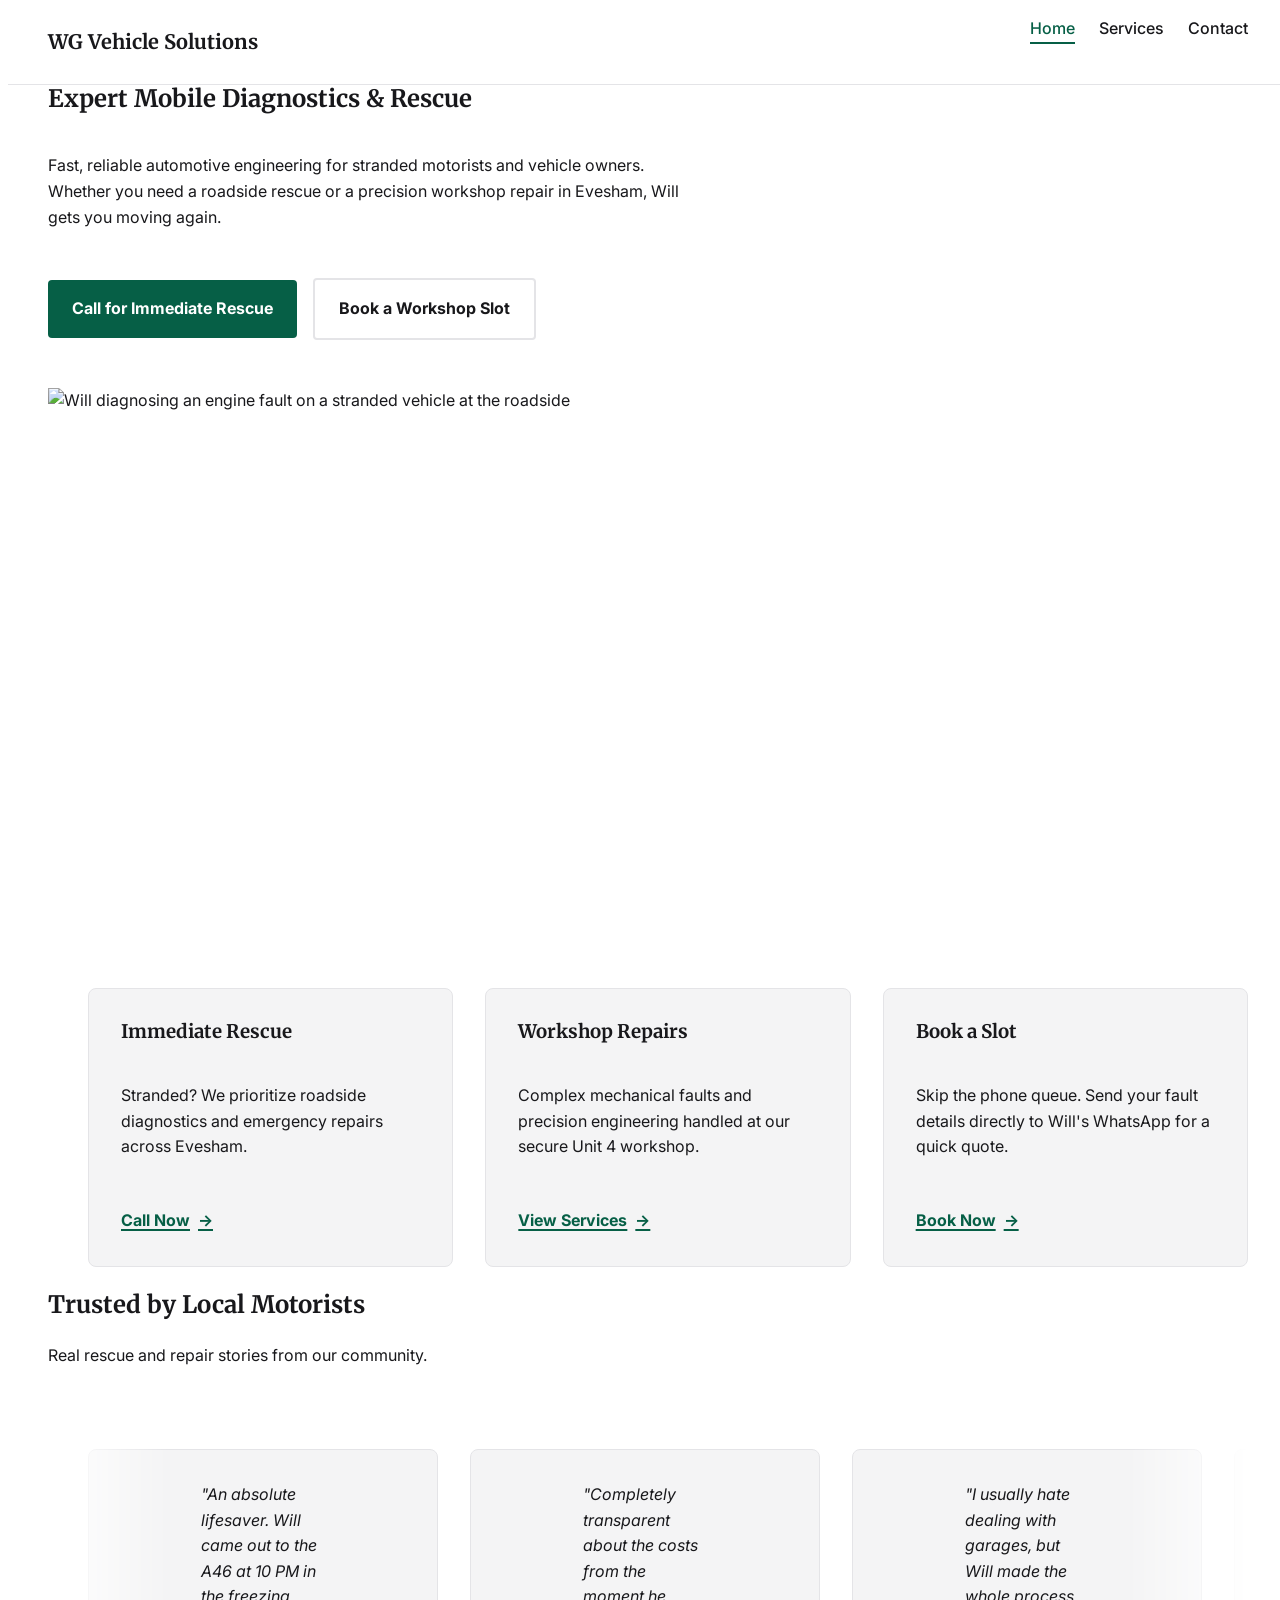
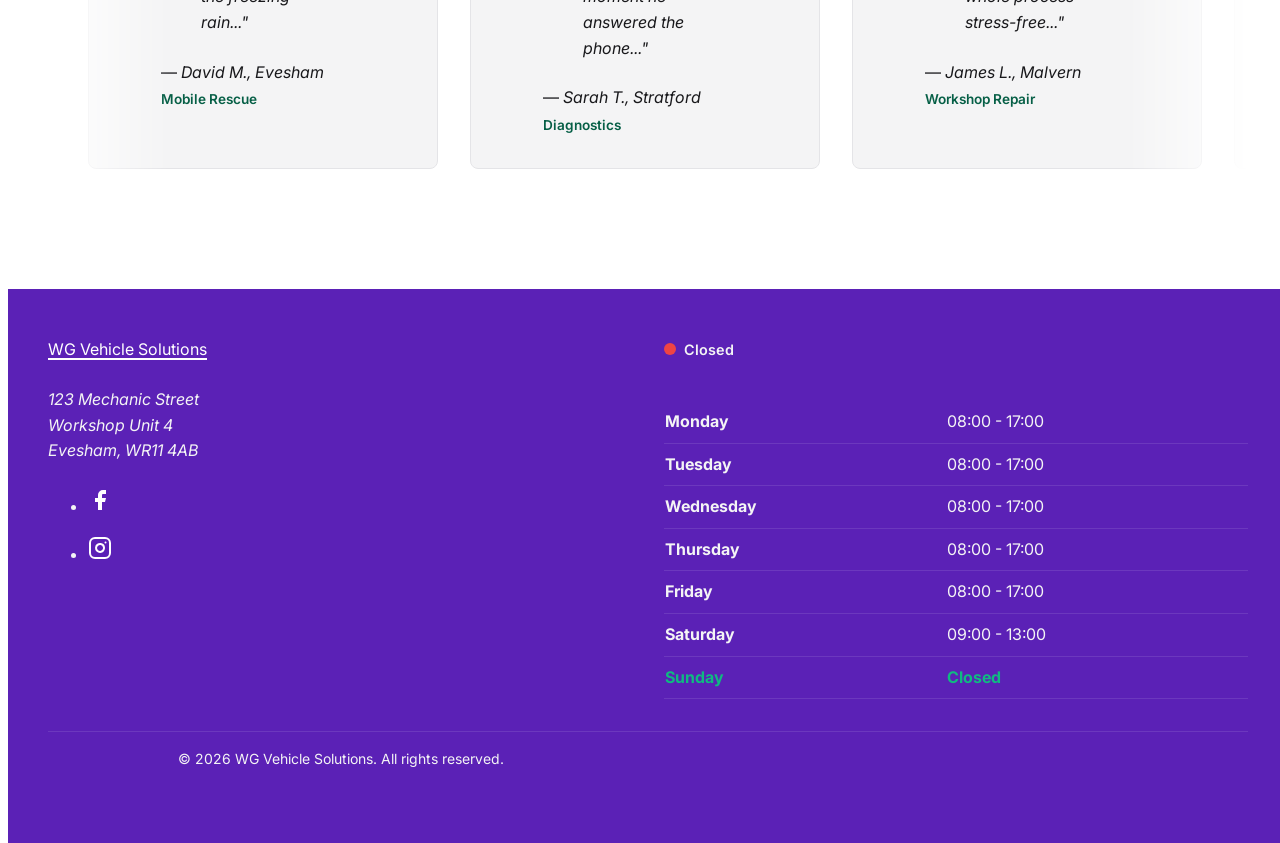
==== index.html @ 6daaaa92 "layout(style): Initial attempt at implementing layout primitives. Will need revision." ====
<!doctype html>
<html lang="en">
  <head>
    <meta charset="UTF-8" />
    <meta name="viewport" content="width=device-width, initial-scale=1.0" />

    <meta
      name="description"
      content="WG Vehicle Solutions: Expert independent mobile and workshop mechanic. Fast, reliable diagnostics and repair services for all vehicles."
    />
    <title>WG Vehicle Solutions | Mobile & Diagnostics Mechanic</title>

    <link
      rel="icon"
      type="image/png"
      sizes="32x32"
      href="assets/images/favicon-32x32.png"
    />
    <link
      rel="icon"
      type="image/png"
      sizes="16x16"
      href="assets/images/favicon-16x16.png"
    />
    <link
      rel="apple-touch-icon"
      sizes="180x180"
      href="assets/images/apple-touch-icon.png"
    />
    <link rel="manifest" href="site.webmanifest" />

    <!-- Synchronized to use the lean LooseLeaf architecture links -->
    <link rel="stylesheet" href="assets/css/00-harmonics.css" />
    <link rel="stylesheet" href="assets/css/01-primitives.css" />
    <link rel="stylesheet" href="assets/css/02-atoms.css" />
    <link rel="stylesheet" href="assets/css/03-organisms.css" />

    <script src="assets/js/core.js" defer></script>
  </head>
  <body>
    <a
      href="#main-content"
      class="skip-link"
      style="position: absolute; left: -9999px"
      >Skip to main content</a
    >

    <header class="c-site-header">
      <nav
        class="l-container l-cluster c-navbar"
        aria-label="Primary Navigation"
      >
        <a
          href="index.html"
          class="brand"
          aria-label="WG Vehicle Solutions Home"
        >
          WG Vehicle Solutions
        </a>

        <button
          class="c-navbar__toggle"
          data-ll-toggle="collapse"
          aria-controls="primary-nav"
          aria-expanded="false"
          aria-label="Toggle navigation menu"
        >
          <svg
            width="24"
            height="24"
            viewBox="0 0 24 24"
            fill="none"
            stroke="currentColor"
            stroke-width="2"
            stroke-linecap="round"
            stroke-linejoin="round"
            aria-hidden="true"
          >
            <line x1="3" y1="12" x2="21" y2="12"></line>
            <line x1="3" y1="6" x2="21" y2="6"></line>
            <line x1="3" y1="18" x2="21" y2="18"></line>
          </svg>
        </button>

        <ul id="primary-nav" role="list" class="l-stack c-navbar__menu">
          <li><a href="index.html" aria-current="page">Home</a></li>
          <li><a href="services.html">Services</a></li>
          <li><a href="contact.html">Contact</a></li>
        </ul>
      </nav>
    </header>

    <main id="main-content">
      <!-- HERO SECTION -->
      <section
        class="hero-section l-container l-split"
        aria-labelledby="hero-heading"
      >
        <div class="l-stack">
          <h1 id="hero-heading">Expert Mobile Diagnostics & Rescue</h1>
          <p>
            Fast, reliable automotive engineering for stranded motorists and
            vehicle owners. Whether you need a roadside rescue or a precision
            workshop repair in Evesham, Will gets you moving again.
          </p>

          <div class="l-cluster">
            <a href="tel:+447123456789" class="cta-button primary">
              Call for Immediate Rescue
            </a>
            <a href="contact.html" class="cta-button secondary">
              Book a Workshop Slot
            </a>
          </div>
        </div>

        <div class="hero-image-wrapper">
          <picture>
            <source
              type="image/webp"
              srcset="assets/images/optimized/hero-mechanic.webp"
            />
            <img
              src="assets/images/raw/hero-mechanic-fallback.jpg"
              alt="Will diagnosing an engine fault on a stranded vehicle at the roadside"
              width="800"
              height="600"
              fetchpriority="high"
              loading="eager"
              class="hero-image"
            />
          </picture>
        </div>
      </section>

      <!-- SNAPSHOT MATRIX: 3 Routing Cards -->
      <section
        class="snapshot-matrix l-container l-stack"
        aria-labelledby="matrix-heading"
      >
        <h2 id="matrix-heading" class="sr-only">Our Services</h2>

        <ul role="list" class="l-grid routing-grid">
          <li class="routing-card l-stack">
            <h3>Immediate Rescue</h3>
            <p>
              Stranded? We prioritize roadside diagnostics and emergency repairs
              across Evesham.
            </p>
            <a href="tel:+447123456789" class="card-link"
              >Call Now <span aria-hidden="true">&rarr;</span></a
            >
          </li>

          <li class="routing-card l-stack">
            <h3>Workshop Repairs</h3>
            <p>
              Complex mechanical faults and precision engineering handled at our
              secure Unit 4 workshop.
            </p>
            <a href="services.html" class="card-link"
              >View Services <span aria-hidden="true">&rarr;</span></a
            >
          </li>

          <li class="routing-card l-stack">
            <h3>Book a Slot</h3>
            <p>
              Skip the phone queue. Send your fault details directly to Will's
              WhatsApp for a quick quote.
            </p>
            <a href="contact.html" class="card-link"
              >Book Now <span aria-hidden="true">&rarr;</span></a
            >
          </li>
        </ul>
      </section>

      <!-- CUSTOMER REVIEWS -->
      <section
        class="customer-reviews l-container l-stack"
        aria-labelledby="reviews-heading"
      >
        <header
          class="section-header l-stack"
          style="--stack-gap: var(--space-2xs)"
        >
          <h2 id="reviews-heading">Trusted by Local Motorists</h2>
          <p>Real rescue and repair stories from our community.</p>
        </header>

        <div
          class="review-marquee-wrapper"
          tabindex="0"
          aria-label="Scrolling customer reviews"
        >
          <ul role="list" class="review-track">
            <li class="review-card">
              <figure class="review-content">
                <blockquote>
                  <p>
                    "An absolute lifesaver. Will came out to the A46 at 10 PM in
                    the freezing rain..."
                  </p>
                </blockquote>
                <figcaption>
                  &mdash; <cite>David M., Evesham</cite>
                  <span class="review-meta">Mobile Rescue</span>
                </figcaption>
              </figure>
            </li>
            <li class="review-card">
              <figure class="review-content">
                <blockquote>
                  <p>
                    "Completely transparent about the costs from the moment he
                    answered the phone..."
                  </p>
                </blockquote>
                <figcaption>
                  &mdash; <cite>Sarah T., Stratford</cite>
                  <span class="review-meta">Diagnostics</span>
                </figcaption>
              </figure>
            </li>
            <li class="review-card">
              <figure class="review-content">
                <blockquote>
                  <p>
                    "I usually hate dealing with garages, but Will made the
                    whole process stress-free..."
                  </p>
                </blockquote>
                <figcaption>
                  &mdash; <cite>James L., Malvern</cite>
                  <span class="review-meta">Workshop Repair</span>
                </figcaption>
              </figure>
            </li>

            <li class="review-card" aria-hidden="true">
              <figure class="review-content">
                <blockquote>
                  <p>
                    "An absolute lifesaver. Will came out to the A46 at 10 PM in
                    the freezing rain..."
                  </p>
                </blockquote>
                <figcaption>
                  &mdash; <cite>David M., Evesham</cite>
                  <span class="review-meta">Mobile Rescue</span>
                </figcaption>
              </figure>
            </li>
            <li class="review-card" aria-hidden="true">
              <figure class="review-content">
                <blockquote>
                  <p>
                    "Completely transparent about the costs from the moment he
                    answered the phone..."
                  </p>
                </blockquote>
                <figcaption>
                  &mdash; <cite>Sarah T., Stratford</cite>
                  <span class="review-meta">Diagnostics</span>
                </figcaption>
              </figure>
            </li>
            <li class="review-card" aria-hidden="true">
              <figure class="review-content">
                <blockquote>
                  <p>
                    "I usually hate dealing with garages, but Will made the
                    whole process stress-free..."
                  </p>
                </blockquote>
                <figcaption>
                  &mdash; <cite>James L., Malvern</cite>
                  <span class="review-meta">Workshop Repair</span>
                </figcaption>
              </figure>
            </li>
          </ul>
        </div>
      </section>
    </main>

    <footer class="global-footer">
      <div class="l-container l-grid">
        <div class="footer-brand-info l-stack">
          <a
            href="index.html"
            class="footer-logo"
            aria-label="WG Vehicle Solutions Home"
          >
            WG Vehicle Solutions
          </a>

          <address class="footer-address">
            123 Mechanic Street<br />
            Workshop Unit 4<br />
            Evesham, WR11 4AB
          </address>

          <ul role="list" class="social-links" aria-label="Social Media">
            <li>
              <a
                href="#"
                aria-label="Facebook"
                rel="noopener noreferrer"
                target="_blank"
              >
                <svg
                  width="24"
                  height="24"
                  viewBox="0 0 24 24"
                  fill="currentColor"
                  aria-hidden="true"
                  focusable="false"
                >
                  <path
                    d="M18 2h-3a5 5 0 0 0-5 5v3H7v4h3v8h4v-8h3l1-4h-4V7a1 1 0 0 1 1-1h3z"
                  ></path>
                </svg>
              </a>
            </li>
            <li>
              <a
                href="#"
                aria-label="Instagram"
                rel="noopener noreferrer"
                target="_blank"
              >
                <svg
                  width="24"
                  height="24"
                  viewBox="0 0 24 24"
                  fill="none"
                  stroke="currentColor"
                  stroke-width="2"
                  stroke-linecap="round"
                  stroke-linejoin="round"
                  aria-hidden="true"
                  focusable="false"
                >
                  <rect x="2" y="2" width="20" height="20" rx="5" ry="5"></rect>
                  <path
                    d="M16 11.37A4 4 0 1 1 12.63 8 4 4 0 0 1 16 11.37z"
                  ></path>
                  <line x1="17.5" y1="6.5" x2="17.51" y2="6.5"></line>
                </svg>
              </a>
            </li>
          </ul>
        </div>

        <div class="footer-hours l-stack">
          <h2 class="sr-only">Opening Hours</h2>
          <div id="live-status-container" aria-live="polite"></div>
          <table class="hours-table">
            <tbody>
              <tr data-day="1">
                <th scope="row">Monday</th>
                <td>08:00 - 17:00</td>
              </tr>
              <tr data-day="2">
                <th scope="row">Tuesday</th>
                <td>08:00 - 17:00</td>
              </tr>
              <tr data-day="3">
                <th scope="row">Wednesday</th>
                <td>08:00 - 17:00</td>
              </tr>
              <tr data-day="4">
                <th scope="row">Thursday</th>
                <td>08:00 - 17:00</td>
              </tr>
              <tr data-day="5">
                <th scope="row">Friday</th>
                <td>08:00 - 17:00</td>
              </tr>
              <tr data-day="6">
                <th scope="row">Saturday</th>
                <td>09:00 - 13:00</td>
              </tr>
              <tr data-day="0">
                <th scope="row">Sunday</th>
                <td>Closed</td>
              </tr>
            </tbody>
          </table>
        </div>
      </div>

      <div class="footer-copyright">
        <p>&copy; 2026 WG Vehicle Solutions. All rights reserved.</p>
      </div>
    </footer>
  </body>
</html>
---- assets/css/00-harmonics.css ----
/* ==========================================================================
   LOOSELEAF UI: REBOOT & SYSTEM TOKENS
   ========================================================================== */

@import url("https://fonts.googleapis.com/css2?family=Inter:wght@400;700&family=Merriweather:wght@700&display=swap");

:root {
  /* Typography Pairing */
  --font-family-ui: "Inter", system-ui, sans-serif;
  --font-family-heading: "Merriweather", "Georgia", serif;

  /* Semantic Colour Tokens */
  --color-malachite-vibrant: #10b981;
  --color-malachite-deep: #065f46;
  --color-amber-bright: #fbbf24;
  --color-grape-vintage: #5b21b6;
  --color-surface-base: #ffffff;
  --color-surface-sunken: #f4f4f5;
  --color-text-base: #18181b;
  --color-border-subtle: #e4e4e7;

  /* Mapped Roles */
  --color-action-primary: var(--color-malachite-deep);
  --color-action-hover: var(--color-malachite-vibrant);
  --color-surface-alt: var(--color-grape-vintage);

  /* Spacing Scale (Harmonic) */
  --space-3xs: 0.25rem;
  --space-2xs: 0.5rem;
  --space-xs: 0.75rem;
  --space-s: 1rem;
  --space-m: 1.5rem;
  --space-l: 2rem;
  --space-xl: 3rem;
  --space-2xl: 4rem;
}

/* Base Reboot */
*,
*::before,
*::after {
  box-sizing: border-box;
  margin-block: 0;
}

html,
body {
  min-inline-size: 100%;
  font-family: var(--font-family-ui);
  line-height: 1.6;
  color: var(--color-text-base);
  background-color: var(--color-surface-base);
  overflow-x: hidden;
}

h1,
h2,
h3,
h4,
h5,
h6 {
  font-family: var(--font-family-heading);
  line-height: 1.2;
  margin-block-end: var(--space-s);
  color: var(--color-text-base);
}

img,
picture,
svg {
  display: block;
  max-inline-size: 100%;
}

p,
li {
  max-inline-size: 65ch;
  margin-block-end: var(--space-m);
}

a {
  color: var(--color-action-primary);
  text-decoration-thickness: 0.1em;
  text-underline-offset: 0.2em;
}
---- assets/css/01-primitives.css ----
/* ==========================================================================
   01-PRIMITIVES: AGNOSTIC LAYOUT ALGORITHMS
   ========================================================================== */

/* --- The Container (Max-width constraints) --- */
.l-container {
  max-inline-size: 1200px;
  margin-inline: auto;
}

/* --- The Cluster (Horizontal wrapping layout) --- */
.l-cluster {
  display: flex;
  flex-wrap: wrap;
  gap: var(--cluster-gap, var(--space-s));
  justify-content: var(--cluster-justify, flex-start);
  align-items: var(--cluster-align, center);
}

/* --- The Stack (Vertical flow layout) --- */
.l-stack {
  display: flex;
  flex-direction: column;
  justify-content: flex-start;
  gap: var(--stack-gap, var(--space-m));
}

/* --- The Grid (Auto-fitting cards/services) --- */
.l-grid {
  display: grid;
  gap: var(--grid-gap, var(--space-l));
  /* Intrinsic responsive grid: no media queries needed */
  grid-template-columns: repeat(
    auto-fit,
    minmax(min(100%, var(--grid-min, 300px)), 1fr)
  );
}

/* --- The Intrinsic Split (Content-driven wrapping) --- */
.l-split {
  display: flex;
  flex-wrap: wrap;
  gap: var(--split-gap, var(--space-xl));
  align-items: var(--split-align, center);
}

.l-split > * {
  /* flex-grow: 1 (shares space equally)
    flex-shrink: 1 (allows shrinking if needed)
    flex-basis: threshold (forces wrap when space runs out)
  */
  flex: 1 1 var(--split-threshold, 30rem);
}
---- assets/css/02-atoms.css ----
/* ==========================================================================
   02-ATOMS: BUTTONS, INPUTS & UTILITIES
   ========================================================================== */

/* Accessibility utility */
.sr-only {
  position: absolute;
  width: 1px;
  height: 1px;
  padding: 0;
  margin: -1px;
  overflow: hidden;
  clip: rect(0, 0, 0, 0);
  border: 0;
}

.skip-link:focus {
  position: static;
  display: block;
  padding: var(--space-s);
  background: var(--color-action-primary);
  color: #fff;
  text-decoration: none;
}

/* Buttons */
.cta-button {
  display: inline-flex;
  align-items: center;
  justify-content: center;
  padding: var(--space-s) var(--space-m);
  font-weight: 700;
  text-decoration: none;
  border-radius: 4px;
  transition: all 0.2s ease;
  border: none;
  cursor: pointer;
  font-family: var(--font-family-ui);
}

.cta-button.primary {
  background-color: var(--color-action-primary);
  color: var(--color-surface-base);
}

.cta-button.primary:hover {
  background-color: var(--color-action-hover);
}

.cta-button.secondary {
  background-color: transparent;
  color: var(--color-text-base);
  border: 2px solid var(--color-border-subtle);
}

.cta-button.secondary:hover {
  border-color: var(--color-action-primary);
}

/* Form Groups */
.form-group {
  display: flex;
  flex-direction: column;
  gap: var(--space-3xs);
  margin-block-end: var(--space-m);
}

.form-group label {
  font-weight: 600;
  font-size: 0.9rem;
}

.form-group input,
.form-group textarea {
  padding: var(--space-s);
  border: 1px solid var(--color-border-subtle);
  border-radius: 4px;
  font-family: var(--font-family-ui);
  background-color: var(--color-surface-base);
}

.form-group input:focus,
.form-group textarea:focus {
  outline: 2px solid var(--color-action-primary);
  outline-offset: 2px;
}
---- assets/css/03-organisms.css ----
/* ==========================================================================
   03-ORGANISMS: NAVBAR, CARDS & FOOTER
   ========================================================================== */

/* Navigation */
.c-site-header {
  background-color: var(--color-surface-base);
  border-bottom: 1px solid var(--color-border-subtle);
  padding-block: var(--space-s);
  padding-inline: var(--space-m);
  position: sticky;
  top: 0;
  z-index: 100;
}

/* Modifying the underlying l-cluster primitive */
.c-navbar {
  --cluster-justify: space-between;
}

.brand {
  font-family: var(--font-family-heading);
  font-weight: 700;
  font-size: 1.25rem;
  color: var(--color-text-base);
  text-decoration: none;
}

/* --- Mobile Toggle Button --- */
.c-navbar__toggle {
  display: block;
  background: none;
  border: none;
  cursor: pointer;
  color: var(--color-text-base);
  padding: var(--space-3xs);
}

.c-navbar__toggle:hover {
  color: var(--color-action-primary);
}

/* --- Navigation Menu --- */
.c-navbar__menu {
  display: none; /* Hidden by default on mobile */
  width: 100%;
  list-style: none;
  padding: 0;
  margin: 0;
  /* Overriding l-stack default gap */
  --stack-gap: var(--space-s);
}

/* State hook for core.js */
.c-navbar__menu.is-open {
  display: flex; /* Restores the l-stack flex behavior */
}

/* Desktop View Override */
@media (min-width: 768px) {
  .c-navbar__toggle {
    display: none;
  }

  .c-navbar__menu {
    display: flex;
    width: auto;
    flex-direction: row; /* Transforms the stack into a row */
    gap: var(--space-m);
  }
}

.c-navbar__menu a {
  text-decoration: none;
  color: var(--color-text-base);
  font-weight: 500;
  display: block; /* Larger tap target */
}

.c-navbar__menu a[aria-current="page"] {
  color: var(--color-action-primary);
  border-bottom: 2px solid var(--color-action-primary);
  display: inline-block;
}

.brand {
  font-family: var(--font-family-heading);
  font-weight: 700;
  font-size: 1.25rem;
  color: var(--color-text-base);
  text-decoration: none;
}

/* Cards (Services & Snapshots) */
.routing-card,
.service-card {
  background-color: var(--color-surface-sunken);
  padding: var(--space-l);
  border-radius: 8px;
  border: 1px solid var(--color-border-subtle);
  display: flex;
  flex-direction: column;
}

.card-icon {
  color: var(--color-action-primary);
  margin-block-end: var(--space-s);
}

.card-link {
  margin-top: auto; /* Pushes link to bottom of card */
  font-weight: 700;
  display: inline-flex;
  align-items: center;
  gap: var(--space-2xs);
}

/* Global Footer */
.global-footer {
  background-color: var(--color-surface-alt);
  color: var(--color-surface-sunken);
  padding-block: var(--space-xl);
  padding-inline: var(--space-m);
  margin-top: var(--space-2xl);
}

.global-footer h2,
.global-footer a {
  color: var(--color-surface-base);
}

.hours-table {
  width: 100%;
  border-collapse: collapse;
}

.hours-table th,
.hours-table td {
  padding-block: var(--space-2xs);
  text-align: left;
  border-bottom: 1px solid rgba(255, 255, 255, 0.1);
}

.footer-copyright {
  max-inline-size: 1200px;
  margin-inline: auto;
  margin-top: var(--space-l);
  padding-top: var(--space-s);
  border-top: 1px solid rgba(255, 255, 255, 0.1);
  font-size: 0.875rem;
  text-align: center;
}

/* --- Review Marquee Organism --- */

.review-marquee-wrapper {
  overflow: hidden;
  width: 100%;
  padding-block: var(--space-l);
  /* Pro-tip: A CSS mask creates a subtle fade at the edges of the screen */
  mask-image: linear-gradient(
    to right,
    transparent,
    black 10%,
    black 90%,
    transparent
  );
  -webkit-mask-image: linear-gradient(
    to right,
    transparent,
    black 10%,
    black 90%,
    transparent
  );
}

.review-track {
  display: flex;
  gap: var(--space-l);
  width: max-content;
  /* Adjust the 30s to make it scroll faster or slower */
  animation: scroll-marquee 30s linear infinite;
}

/* Accessibility: Stop moving when the user is trying to read */
.review-marquee-wrapper:hover .review-track,
.review-marquee-wrapper:focus-within .review-track {
  animation-play-state: paused;
}

.review-card {
  width: 350px; /* Fixed width prevents shrinking in the flex container */
  flex-shrink: 0;
  background-color: var(--color-surface-sunken);
  padding: var(--space-l);
  border-radius: 8px;
  border: 1px solid var(--color-border-subtle);
  display: flex;
  flex-direction: column;
  justify-content: space-between;
}

.review-card blockquote {
  font-style: italic;
  margin-block-end: var(--space-m);
}

.review-meta {
  display: block;
  font-size: 0.85rem;
  color: var(--color-action-primary);
  font-weight: 600;
  margin-top: var(--space-3xs);
}

/* The Infinite Loop Engine */
@keyframes scroll-marquee {
  0% {
    transform: translateX(0);
  }
  100% {
    /* Shifts exactly half the total width + half the gap to seamlessly loop */
    transform: translateX(calc(-50% - (var(--space-l) / 2)));
  }
}

/* --- Live Operational Status for Opening Times --- */
.operational-status {
  display: inline-flex;
  align-items: center;
  gap: var(--space-2xs);
  font-weight: 600;
  font-size: 0.9rem;
  margin-block-end: var(--space-s);
}

.status-dot {
  width: 12px;
  height: 12px;
  border-radius: 50%;
  background-color: var(--color-border-subtle); /* Default offline/closed */
}

/* Status Modifiers */
.is-open .status-dot {
  background-color: var(--color-malachite-vibrant);
  box-shadow: 0 0 8px var(--color-malachite-vibrant);
}

.is-closing .status-dot {
  background-color: var(--color-amber-bright);
}

.is-closed .status-dot {
  background-color: #ef4444; /* A clear, accessible red for closed */
}

/* Current Day Highlight in Table */
.hours-table tr.is-today th,
.hours-table tr.is-today td {
  color: var(--color-malachite-vibrant);
  font-weight: 700;
}
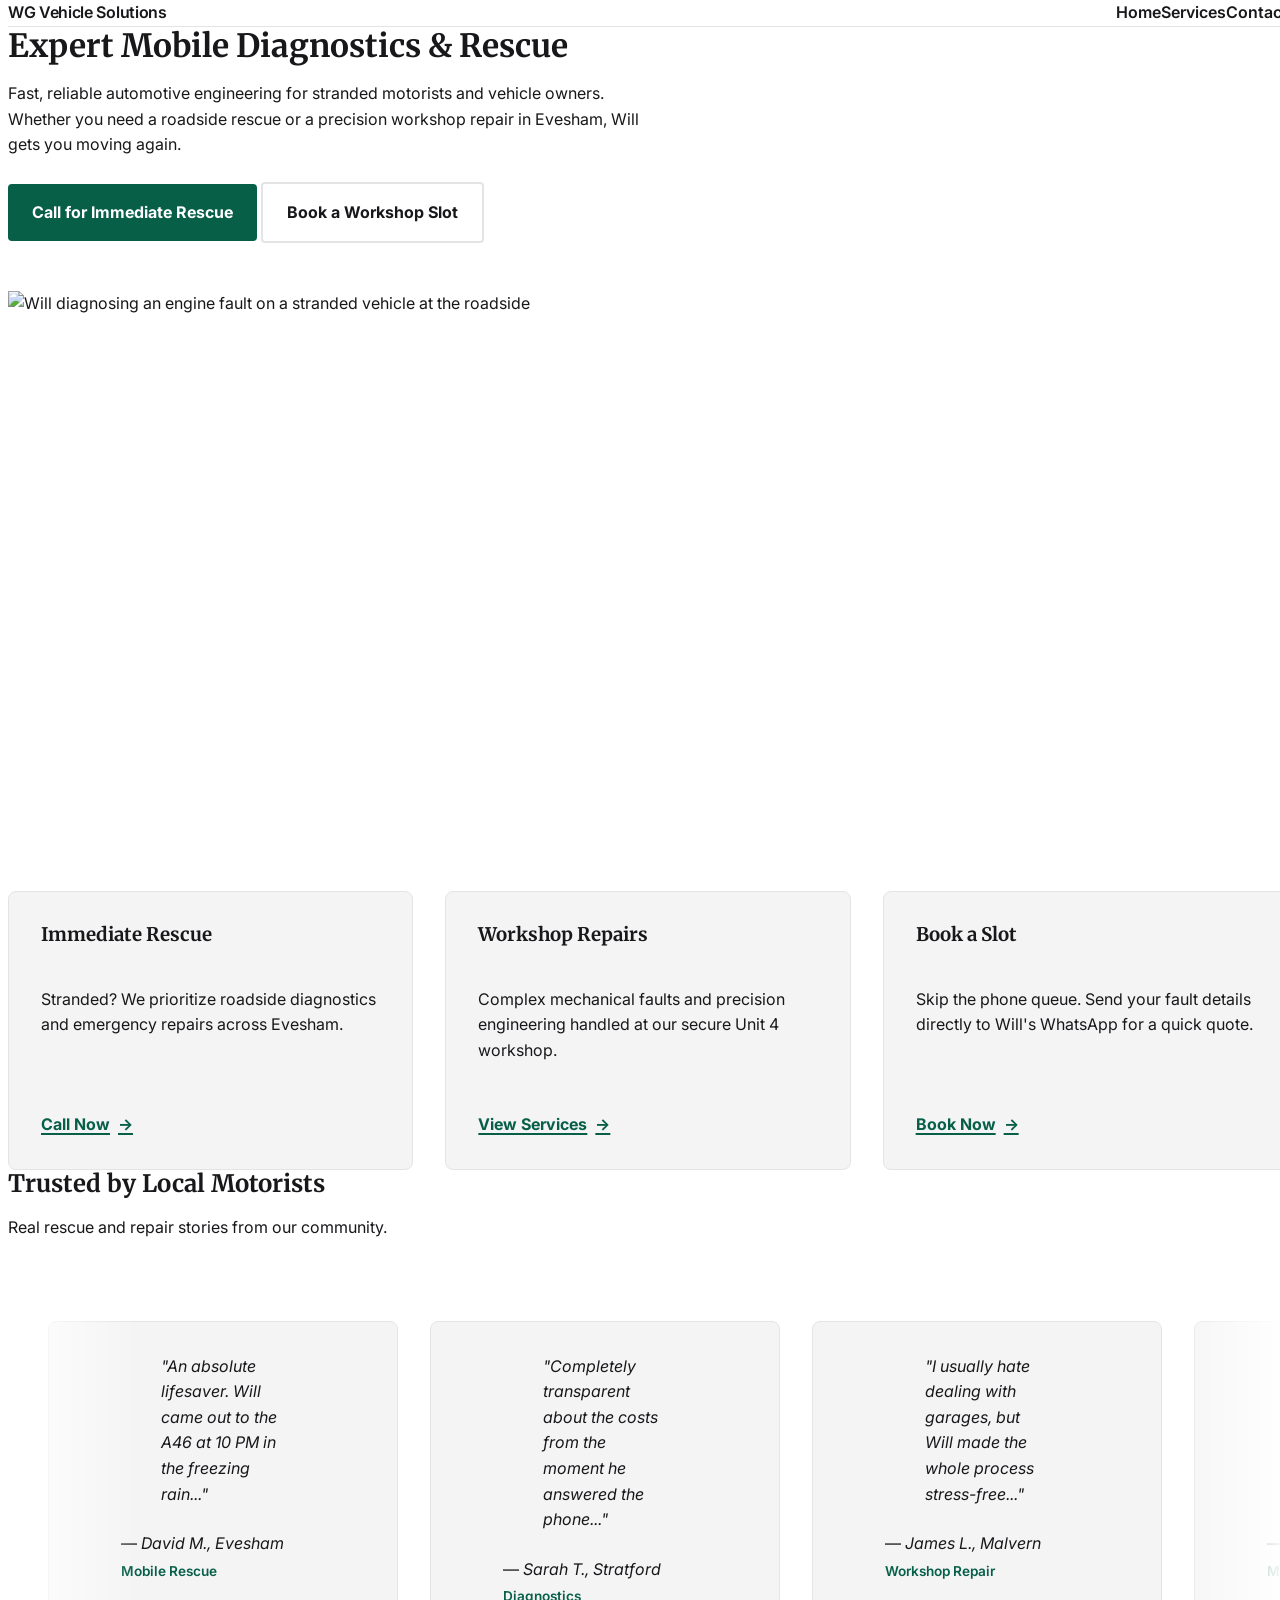
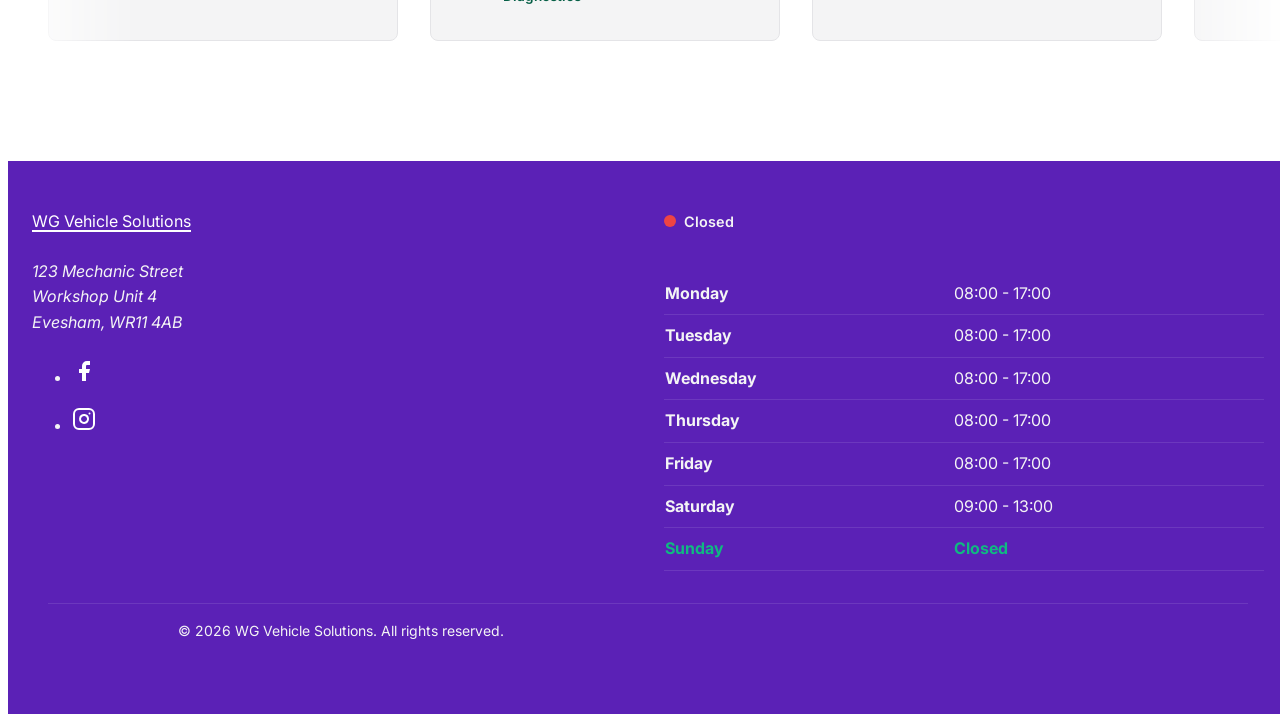
==== commit 679a30d8: "style(layout): refactor primitives as custom html tags and implement across site for responsive layo" ====
--- a/index.html
+++ b/index.html
@@ -34,68 +34,64 @@
     <link rel="stylesheet" href="assets/css/01-primitives.css" />
     <link rel="stylesheet" href="assets/css/02-atoms.css" />
     <link rel="stylesheet" href="assets/css/03-organisms.css" />
+    <link rel="stylesheet" href="assets/css/04-animations.css" />
+    <link rel="stylesheet" href="assets/css/05-utilities.css" />
 
     <script src="assets/js/core.js" defer></script>
   </head>
+
+  <!-- Visible Content Begins -->
+
   <body>
-    <a
-      href="#main-content"
-      class="skip-link"
-      style="position: absolute; left: -9999px"
-      >Skip to main content</a
-    >
-
     <header class="c-site-header">
-      <nav
-        class="l-container l-cluster c-navbar"
-        aria-label="Primary Navigation"
-      >
-        <a
-          href="index.html"
-          class="brand"
-          aria-label="WG Vehicle Solutions Home"
-        >
-          WG Vehicle Solutions
-        </a>
-
-        <button
-          class="c-navbar__toggle"
-          data-ll-toggle="collapse"
-          aria-controls="primary-nav"
-          aria-expanded="false"
-          aria-label="Toggle navigation menu"
-        >
-          <svg
-            width="24"
-            height="24"
-            viewBox="0 0 24 24"
-            fill="none"
-            stroke="currentColor"
-            stroke-width="2"
-            stroke-linecap="round"
-            stroke-linejoin="round"
-            aria-hidden="true"
+      <nav class="c-navbar" aria-label="Primary Navigation">
+        <l-cluster class="u-flex-between">
+          <a
+            href="index.html"
+            class="c-navbar__brand"
+            aria-label="WG Vehicle Solutions Home"
           >
-            <line x1="3" y1="12" x2="21" y2="12"></line>
-            <line x1="3" y1="6" x2="21" y2="6"></line>
-            <line x1="3" y1="18" x2="21" y2="18"></line>
-          </svg>
-        </button>
-
-        <ul id="primary-nav" role="list" class="l-stack c-navbar__menu">
-          <li><a href="index.html" aria-current="page">Home</a></li>
-          <li><a href="services.html">Services</a></li>
-          <li><a href="contact.html">Contact</a></li>
-        </ul>
+            WG Vehicle Solutions
+          </a>
+          <button
+            class="c-navbar__toggle u-anim-lift"
+            data-ll-toggle="collapse"
+            aria-expanded="false"
+            aria-controls="primary-menu"
+            aria-label="Toggle navigation"
+          >
+            <svg
+              width="24"
+              height="24"
+              viewBox="0 0 24 24"
+              fill="none"
+              stroke="currentColor"
+              stroke-width="2"
+              stroke-linecap="round"
+              stroke-linejoin="round"
+              aria-hidden="true"
+            >
+              <line x1="3" y1="12" x2="21" y2="12"></line>
+              <line x1="3" y1="6" x2="21" y2="6"></line>
+              <line x1="3" y1="18" x2="21" y2="18"></line>
+            </svg>
+          </button>
+          <div class="c-navbar__menu" id="primary-nav">
+            <l-cluster>
+              <a href="index.html" class="c-navbar__link" aria-current="page"
+                >Home</a
+              >
+              <a href="services.html" class="c-navbar__link">Services</a>
+              <a href="contact.html" class="c-navbar__link">Contact</a>
+            </l-cluster>
+          </div>
+        </l-cluster>
       </nav>
     </header>
 
     <main id="main-content">
       <!-- HERO SECTION -->
-      <section
-        class="hero-section l-container l-split"
-        aria-labelledby="hero-heading"
-      >
+      <l-split class="hero-section" aria-labelledby="hero-heading">
         <div class="l-stack">
           <h1 id="hero-heading">Expert Mobile Diagnostics & Rescue</h1>
           <p>
@@ -131,17 +127,14 @@
             />
           </picture>
         </div>
-      </section>
+      </l-split>
 
       <!-- SNAPSHOT MATRIX: 3 Routing Cards -->
-      <section
-        class="snapshot-matrix l-container l-stack"
-        aria-labelledby="matrix-heading"
-      >
+      <l-stack class="snapshot-matrix" aria-labelledby="matrix-heading">
         <h2 id="matrix-heading" class="sr-only">Our Services</h2>
 
-        <ul role="list" class="l-grid routing-grid">
-          <li class="routing-card l-stack">
+        <l-grid role="list" class="routing-grid">
+          <l-stack class="routing-card">
             <h3>Immediate Rescue</h3>
             <p>
               Stranded? We prioritize roadside diagnostics and emergency repairs
@@ -150,9 +143,9 @@
             <a href="tel:+447123456789" class="card-link"
               >Call Now <span aria-hidden="true">&rarr;</span></a
             >
-          </li>
-
-          <li class="routing-card l-stack">
+          </l-stack>
+
+          <l-stack class="routing-card">
             <h3>Workshop Repairs</h3>
             <p>
               Complex mechanical faults and precision engineering handled at our
@@ -161,9 +154,9 @@
             <a href="services.html" class="card-link"
               >View Services <span aria-hidden="true">&rarr;</span></a
             >
-          </li>
-
-          <li class="routing-card l-stack">
+          </l-stack>
+
+          <l-stack class="routing-card">
             <h3>Book a Slot</h3>
             <p>
               Skip the phone queue. Send your fault details directly to Will's
@@ -172,19 +165,13 @@
             <a href="contact.html" class="card-link"
               >Book Now <span aria-hidden="true">&rarr;</span></a
             >
-          </li>
-        </ul>
-      </section>
+          </l-stack>
+        </l-grid>
+      </l-stack>
 
       <!-- CUSTOMER REVIEWS -->
-      <section
-        class="customer-reviews l-container l-stack"
-        aria-labelledby="reviews-heading"
-      >
-        <header
-          class="section-header l-stack"
-          style="--stack-gap: var(--space-2xs)"
-        >
+      <l-stack class="customer-reviews" aria-labelledby="reviews-heading">
+        <header class="section-header" style="--stack-gap: var(--space-2xs)">
           <h2 id="reviews-heading">Trusted by Local Motorists</h2>
           <p>Real rescue and repair stories from our community.</p>
         </header>
@@ -282,12 +269,12 @@
             </li>
           </ul>
         </div>
-      </section>
+      </l-stack>
     </main>
 
     <footer class="global-footer">
-      <div class="l-container l-grid">
-        <div class="footer-brand-info l-stack">
+      <l-grid>
+        <l-stack class="footer-brand-info">
           <a
             href="index.html"
             class="footer-logo"
@@ -352,9 +339,9 @@
               </a>
             </li>
           </ul>
-        </div>
-
-        <div class="footer-hours l-stack">
+        </l-stack>
+
+        <l-stack class="footer-hours">
           <h2 class="sr-only">Opening Hours</h2>
           <div id="live-status-container" aria-live="polite"></div>
           <table class="hours-table">
@@ -389,8 +376,8 @@
               </tr>
             </tbody>
           </table>
-        </div>
-      </div>
+        </l-stack>
+      </l-grid>
 
       <div class="footer-copyright">
         <p>&copy; 2026 WG Vehicle Solutions. All rights reserved.</p>
--- a/assets/css/00-harmonics.css
+++ b/assets/css/00-harmonics.css
@@ -82,4 +82,10 @@
   color: var(--color-action-primary);
   text-decoration-thickness: 0.1em;
   text-underline-offset: 0.2em;
+  transition: color 0.2s ease;
 }
+
+a:hover,
+a:focus {
+  color: var(--color-action-hover);
+}
--- a/assets/css/01-primitives.css
+++ b/assets/css/01-primitives.css
@@ -2,23 +2,17 @@
    01-PRIMITIVES: AGNOSTIC LAYOUT ALGORITHMS
    ========================================================================== */
 
-/* --- The Container (Max-width constraints) --- */
-.l-container {
-  max-inline-size: 1200px;
-  margin-inline: auto;
-}
-
 /* --- The Cluster (Horizontal wrapping layout) --- */
-.l-cluster {
+l-cluster {
   display: flex;
   flex-wrap: wrap;
-  gap: var(--cluster-gap, var(--space-s));
-  justify-content: var(--cluster-justify, flex-start);
+  gap: var(--space, var(--s1));
+  justify-content: flex-start;
   align-items: var(--cluster-align, center);
 }
 
 /* --- The Stack (Vertical flow layout) --- */
-.l-stack {
+l-stack {
   display: flex;
   flex-direction: column;
   justify-content: flex-start;
@@ -26,7 +20,7 @@
 }
 
 /* --- The Grid (Auto-fitting cards/services) --- */
-.l-grid {
+l-grid {
   display: grid;
   gap: var(--grid-gap, var(--space-l));
   /* Intrinsic responsive grid: no media queries needed */
@@ -37,14 +31,14 @@
 }
 
 /* --- The Intrinsic Split (Content-driven wrapping) --- */
-.l-split {
+l-split {
   display: flex;
   flex-wrap: wrap;
   gap: var(--split-gap, var(--space-xl));
   align-items: var(--split-align, center);
 }
 
-.l-split > * {
+l-split > * {
   /* flex-grow: 1 (shares space equally)
     flex-shrink: 1 (allows shrinking if needed)
     flex-basis: threshold (forces wrap when space runs out)
--- a/assets/css/03-organisms.css
+++ b/assets/css/03-organisms.css
@@ -2,93 +2,88 @@
    03-ORGANISMS: NAVBAR, CARDS & FOOTER
    ========================================================================== */
 
+.c-site-header nav a {
+  font-weight: 600;
+  font-size: var(--s-1);
+}
 /* Navigation */
-.c-site-header {
+.c-navbar {
+  --navbar-threshold: 45rem;
+  --navbar-padding: var(--s1) var(--s2);
+  padding: var(--navbar-padding);
   background-color: var(--color-surface-base);
   border-bottom: 1px solid var(--color-border-subtle);
-  padding-block: var(--space-s);
-  padding-inline: var(--space-m);
-  position: sticky;
-  top: 0;
-  z-index: 100;
-}
-
-/* Modifying the underlying l-cluster primitive */
-.c-navbar {
-  --cluster-justify: space-between;
-}
-
-.brand {
-  font-family: var(--font-family-heading);
-  font-weight: 700;
-  font-size: 1.25rem;
+  position: relative;
+  z-index: 50;
+}
+.c-navbar__brand {
+  font-weight: 800;
+  font-size: var(--s1);
   color: var(--color-text-base);
   text-decoration: none;
-}
-
-/* --- Mobile Toggle Button --- */
-.c-navbar__toggle {
-  display: block;
-  background: none;
+  letter-spacing: -0.02em;
+}
+.c-navbar__link {
+  color: var(--color-text-muted);
+  text-decoration: none;
+  font-weight: 500;
+  font-size: var(--s0);
+  padding: var(--s-2) var(--s-1);
+  border-radius: 4px;
+  background: transparent;
   border: none;
   cursor: pointer;
+  transition:
+    color 0.2s ease,
+    background-color 0.2s ease;
+}
+.c-navbar__link:hover,
+.c-navbar__link:focus {
   color: var(--color-text-base);
-  padding: var(--space-3xs);
-}
-
-.c-navbar__toggle:hover {
-  color: var(--color-action-primary);
-}
-
-/* --- Navigation Menu --- */
-.c-navbar__menu {
-  display: none; /* Hidden by default on mobile */
-  width: 100%;
-  list-style: none;
-  padding: 0;
-  margin: 0;
-  /* Overriding l-stack default gap */
-  --stack-gap: var(--space-s);
-}
-
-/* State hook for core.js */
-.c-navbar__menu.is-open {
-  display: flex; /* Restores the l-stack flex behavior */
-}
-
-/* Desktop View Override */
-@media (min-width: 768px) {
+  background-color: var(--color-surface-sunken);
+}
+@media (max-width: 44.99rem) {
+  .c-navbar__menu {
+    display: none;
+    flex-basis: 100%;
+    padding-block-start: var(--s1);
+  }
+  .c-navbar__menu.is-open {
+    display: block;
+    animation: fadeIn var(--dur-fast) var(--spring-smooth);
+  }
+  .c-navbar__menu l-cluster {
+    flex-direction: column;
+    align-items: flex-start;
+  }
+  .c-navbar__toggle {
+    display: inline-flex;
+    align-items: center;
+    justify-content: center;
+    background: transparent;
+    border: none;
+    color: var(--color-text-base);
+    cursor: pointer;
+    padding: var(--s-2);
+  }
+}
+@media (min-width: 45rem) {
   .c-navbar__toggle {
     display: none;
   }
-
   .c-navbar__menu {
-    display: flex;
-    width: auto;
-    flex-direction: row; /* Transforms the stack into a row */
-    gap: var(--space-m);
-  }
-}
-
-.c-navbar__menu a {
-  text-decoration: none;
-  color: var(--color-text-base);
-  font-weight: 500;
-  display: block; /* Larger tap target */
-}
-
-.c-navbar__menu a[aria-current="page"] {
-  color: var(--color-action-primary);
-  border-bottom: 2px solid var(--color-action-primary);
-  display: inline-block;
-}
-
-.brand {
-  font-family: var(--font-family-heading);
-  font-weight: 700;
-  font-size: 1.25rem;
-  color: var(--color-text-base);
-  text-decoration: none;
+    display: block !important;
+  }
+}
+@keyframes fadeIn {
+  from {
+    opacity: 0;
+    transform: translateY(-5px);
+  }
+  to {
+    opacity: 1;
+    transform: translateY(0);
+  }
 }
 
 /* Cards (Services & Snapshots) */
--- a/assets/css/05-utilities.css
+++ b/assets/css/05-utilities.css
@@ -0,0 +1,53 @@
+/* ==========================================================================
+   TIER 6: UTILITIES
+   ========================================================================== */
+
+/* --- [T6-01] Accessibility --- */
+.u-visually-hidden {
+  position: absolute;
+  width: 1px;
+  height: 1px;
+  padding: 0;
+  margin: -1px;
+  overflow: hidden;
+  clip: rect(0, 0, 0, 0);
+  border: 0;
+}
+
+/* --- [T6-02] Typography Adjustments --- */
+.u-text-center {
+  text-align: center !important;
+}
+
+/* --- [T6-03] Text Colors --- */
+/* (Fallback hex codes align with zinc/red palettes, overriding defaults safely) */
+
+/* Add to Text Colors */
+.u-text-primary {
+  color: var(--color-action-primary) !important;
+}
+
+.u-text-muted {
+  color: #71717a !important;
+}
+.u-text-danger {
+  color: #dc2626 !important;
+}
+
+@media (prefers-color-scheme: dark) {
+  .u-text-muted {
+    color: #a1a1aa !important;
+  }
+  .u-text-danger {
+    color: #f87171 !important;
+  }
+}
+
+/* --- [T6-05] Layout Utilities --- */
+.u-flex-between {
+  justify-content: space-between !important;
+}
+.u-flex-center {
+  justify-content: center !important;
+  align-items: center !important;
+}
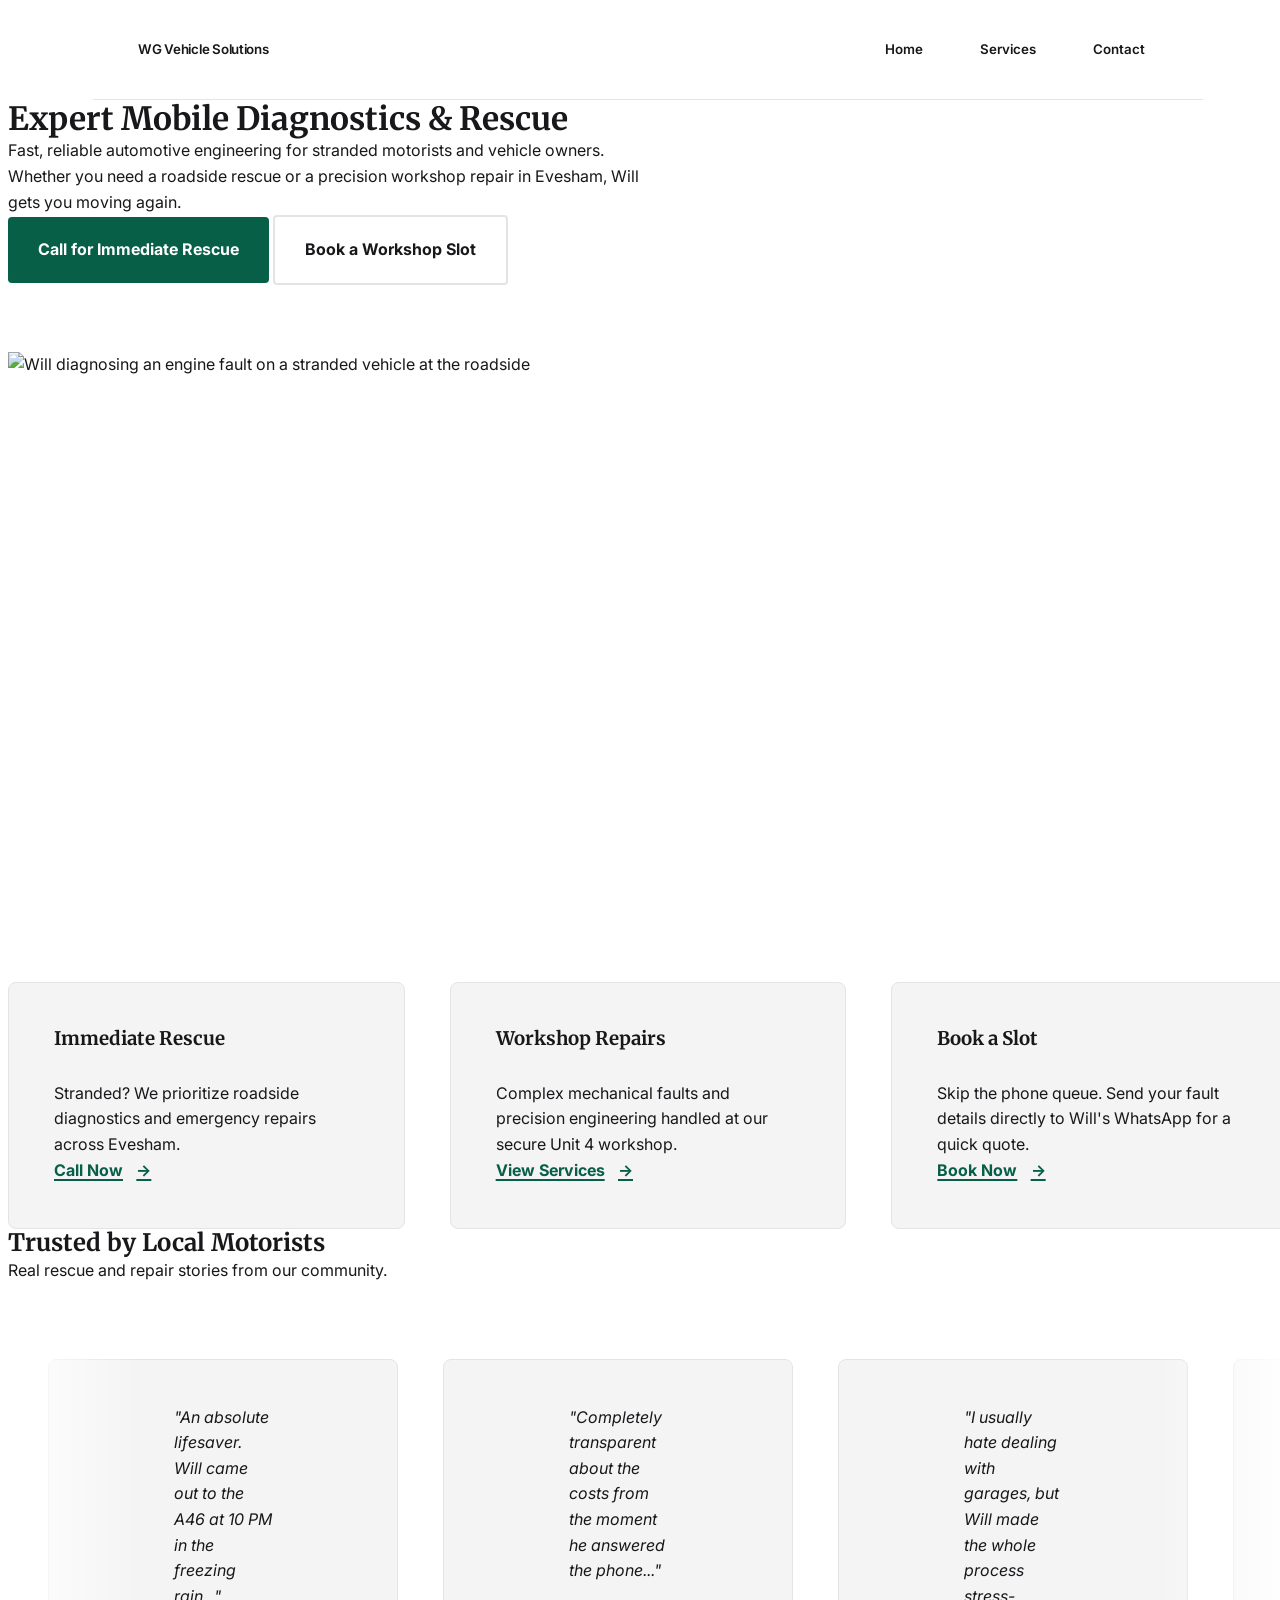
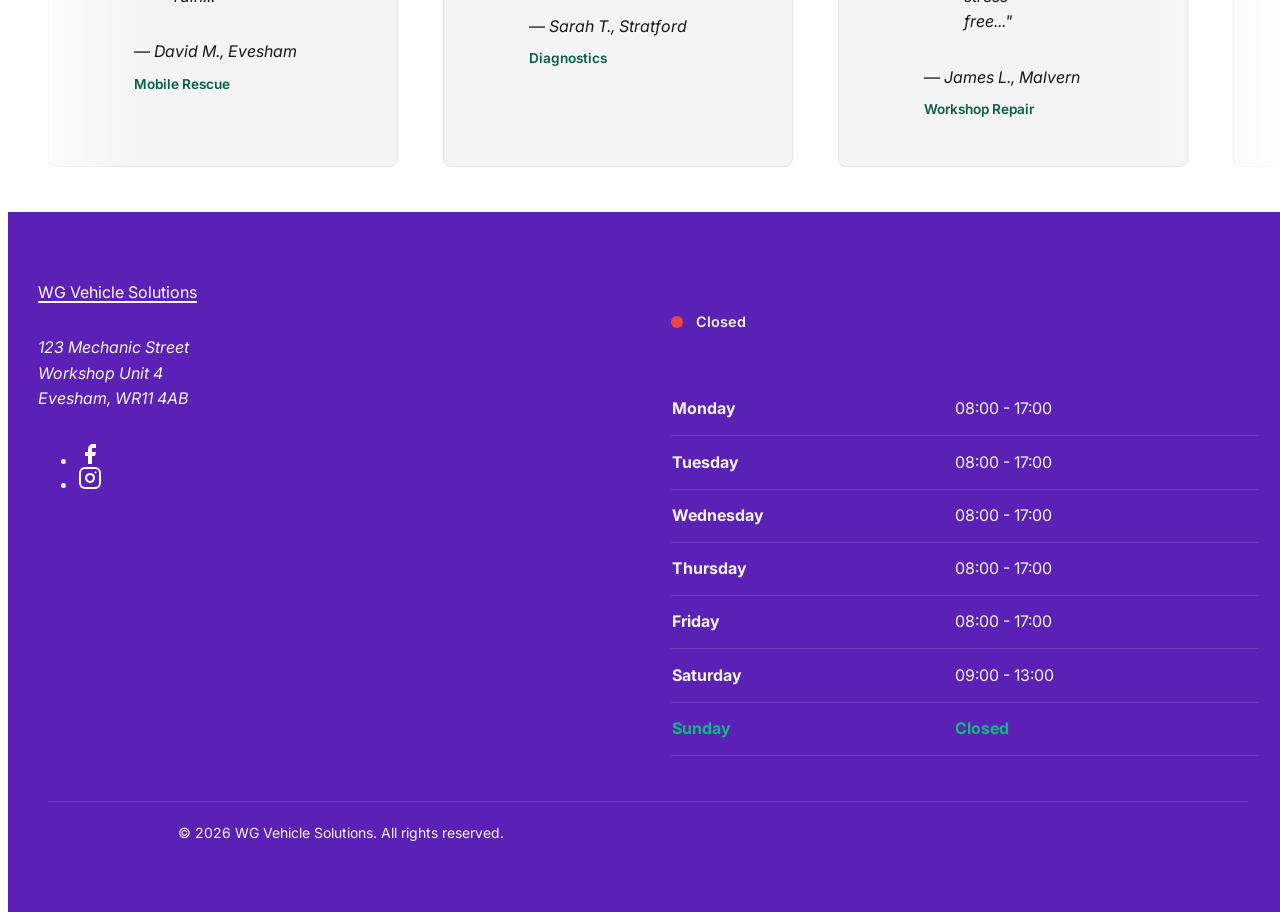
==== commit 6a874d96: "style(harmonics): implement harmonic spacing ratios and relace any inline styling with new scale. Cr" ====
--- a/index.html
+++ b/index.html
@@ -44,49 +44,51 @@
 
   <body>
     <header class="c-site-header">
-      <nav class="c-navbar" aria-label="Primary Navigation">
-        <l-cluster class="u-flex-between">
-          <a
-            href="index.html"
-            class="c-navbar__brand"
-            aria-label="WG Vehicle Solutions Home"
-          >
-            WG Vehicle Solutions
-          </a>
-          <button
-            class="c-navbar__toggle u-anim-lift"
-            data-ll-toggle="collapse"
-            aria-expanded="false"
-            aria-controls="primary-menu"
-            aria-label="Toggle navigation"
-          >
-            <svg
-              width="24"
-              height="24"
-              viewBox="0 0 24 24"
-              fill="none"
-              stroke="currentColor"
-              stroke-width="2"
-              stroke-linecap="round"
-              stroke-linejoin="round"
-              aria-hidden="true"
-            >
-              <line x1="3" y1="12" x2="21" y2="12"></line>
-              <line x1="3" y1="6" x2="21" y2="6"></line>
-              <line x1="3" y1="18" x2="21" y2="18"></line>
-            </svg>
-          </button>
-          <div class="c-navbar__menu" id="primary-nav">
-            <l-cluster>
-              <a href="index.html" class="c-navbar__link" aria-current="page"
-                >Home</a
+      <l-container>
+        <nav class="c-navbar" aria-label="Primary Navigation">
+          <l-cluster class="u-flex-between">
+            <a
+              href="index.html"
+              class="c-navbar__brand"
+              aria-label="WG Vehicle Solutions Home"
+            >
+              WG Vehicle Solutions
+            </a>
+            <button
+              class="c-navbar__toggle u-anim-lift"
+              data-ll-toggle="collapse"
+              aria-expanded="false"
+              aria-controls="primary-menu"
+              aria-label="Toggle navigation"
+            >
+              <svg
+                width="24"
+                height="24"
+                viewBox="0 0 24 24"
+                fill="none"
+                stroke="currentColor"
+                stroke-width="2"
+                stroke-linecap="round"
+                stroke-linejoin="round"
+                aria-hidden="true"
               >
-              <a href="services.html" class="c-navbar__link">Services</a>
-              <a href="contact.html" class="c-navbar__link">Contact</a>
-            </l-cluster>
-          </div>
-        </l-cluster>
-      </nav>
+                <line x1="3" y1="12" x2="21" y2="12"></line>
+                <line x1="3" y1="6" x2="21" y2="6"></line>
+                <line x1="3" y1="18" x2="21" y2="18"></line>
+              </svg>
+            </button>
+            <div class="c-navbar__menu" id="primary-nav">
+              <l-cluster>
+                <a href="index.html" class="c-navbar__link" aria-current="page"
+                  >Home</a
+                >
+                <a href="services.html" class="c-navbar__link">Services</a>
+                <a href="contact.html" class="c-navbar__link">Contact</a>
+              </l-cluster>
+            </div>
+          </l-cluster>
+        </nav>
+      </l-container>
     </header>
 
     <main id="main-content">
@@ -171,7 +173,7 @@
 
       <!-- CUSTOMER REVIEWS -->
       <l-stack class="customer-reviews" aria-labelledby="reviews-heading">
-        <header class="section-header" style="--stack-gap: var(--space-2xs)">
+        <header class="section-header" style="--stack-gap: var(--s-1)">
           <h2 id="reviews-heading">Trusted by Local Motorists</h2>
           <p>Real rescue and repair stories from our community.</p>
         </header>
--- a/assets/css/00-harmonics.css
+++ b/assets/css/00-harmonics.css
@@ -24,15 +24,23 @@
   --color-action-hover: var(--color-malachite-vibrant);
   --color-surface-alt: var(--color-grape-vintage);
 
-  /* Spacing Scale (Harmonic) */
-  --space-3xs: 0.25rem;
-  --space-2xs: 0.5rem;
-  --space-xs: 0.75rem;
-  --space-s: 1rem;
-  --space-m: 1.5rem;
-  --space-l: 2rem;
-  --space-xl: 3rem;
-  --space-2xl: 4rem;
+  /* The Harmonic Ratio */
+  --scale-ratio: 1.5;
+
+  /* Fluid Baseline Tonic (--s0) */
+  --s0: clamp(1rem, 0.8rem + 1vw, 1.25rem);
+
+  /* The Expanding Scale */
+  --s1: calc(var(--s0) * var(--scale-ratio));
+  --s2: calc(var(--s1) * var(--scale-ratio));
+  --s3: calc(var(--s2) * var(--scale-ratio));
+
+  /* The Contracting Scale */
+  --s-1: calc(var(--s0) / var(--scale-ratio));
+  --s-2: calc(var(--s-1) / var(--scale-ratio));
+
+  /* --- Universal Layout Constraints --- */
+  --measure: 60ch;
 }
 
 /* Base Reboot */
--- a/assets/css/01-primitives.css
+++ b/assets/css/01-primitives.css
@@ -1,29 +1,41 @@
 /* ==========================================================================
    01-PRIMITIVES: AGNOSTIC LAYOUT ALGORITHMS
    ========================================================================== */
+
+/* --- The Container (The Bounding Box) --- */
+l-container {
+  display: block; /* CRITICAL: Forces custom tag to respect width and margins */
+  max-inline-size: var(--container-max, 1200px);
+  margin-inline: auto;
+  padding-inline: var(--container-padding, var(--s2));
+}
 
 /* --- The Cluster (Horizontal wrapping layout) --- */
 l-cluster {
   display: flex;
   flex-wrap: wrap;
-  gap: var(--space, var(--s1));
+  gap: var(--cluster-gap, var(--s1)); /* Updated to Harmonic token */
   justify-content: flex-start;
   align-items: var(--cluster-align, center);
 }
 
-/* --- The Stack (Vertical flow layout) --- */
+/* --- The Stack (Vertical flow layout using the Lobotomized Owl) --- */
 l-stack {
-  display: flex;
-  flex-direction: column;
-  justify-content: flex-start;
-  gap: var(--stack-gap, var(--space-m));
+  display: block;
+}
+
+/* The Owl Selector: Targets any direct child that follows another direct child */
+l-stack > * + * {
+  margin-block-start: var(
+    --stack-gap,
+    var(--s1)
+  ); /* Updated to Harmonic token */
 }
 
 /* --- The Grid (Auto-fitting cards/services) --- */
 l-grid {
   display: grid;
-  gap: var(--grid-gap, var(--space-l));
-  /* Intrinsic responsive grid: no media queries needed */
+  gap: var(--grid-gap, var(--s2)); /* Updated to Harmonic token */
   grid-template-columns: repeat(
     auto-fit,
     minmax(min(100%, var(--grid-min, 300px)), 1fr)
@@ -34,14 +46,10 @@
 l-split {
   display: flex;
   flex-wrap: wrap;
-  gap: var(--split-gap, var(--space-xl));
+  gap: var(--split-gap, var(--s3)); /* Updated to Harmonic token */
   align-items: var(--split-align, center);
 }
 
 l-split > * {
-  /* flex-grow: 1 (shares space equally)
-    flex-shrink: 1 (allows shrinking if needed)
-    flex-basis: threshold (forces wrap when space runs out)
-  */
   flex: 1 1 var(--split-threshold, 30rem);
 }
--- a/assets/css/02-atoms.css
+++ b/assets/css/02-atoms.css
@@ -17,7 +17,7 @@
 .skip-link:focus {
   position: static;
   display: block;
-  padding: var(--space-s);
+  padding: var(--s0);
   background: var(--color-action-primary);
   color: #fff;
   text-decoration: none;
@@ -28,7 +28,7 @@
   display: inline-flex;
   align-items: center;
   justify-content: center;
-  padding: var(--space-s) var(--space-m);
+  padding: var(--s0) var(--s1);
   font-weight: 700;
   text-decoration: none;
   border-radius: 4px;
@@ -61,8 +61,8 @@
 .form-group {
   display: flex;
   flex-direction: column;
-  gap: var(--space-3xs);
-  margin-block-end: var(--space-m);
+  gap: var(--s-2);
+  margin-block-end: var(--s1);
 }
 
 .form-group label {
@@ -72,7 +72,7 @@
 
 .form-group input,
 .form-group textarea {
-  padding: var(--space-s);
+  padding: var(--s0);
   border: 1px solid var(--color-border-subtle);
   border-radius: 4px;
   font-family: var(--font-family-ui);
--- a/assets/css/03-organisms.css
+++ b/assets/css/03-organisms.css
@@ -90,7 +90,7 @@
 .routing-card,
 .service-card {
   background-color: var(--color-surface-sunken);
-  padding: var(--space-l);
+  padding: var(--s2);
   border-radius: 8px;
   border: 1px solid var(--color-border-subtle);
   display: flex;
@@ -99,7 +99,7 @@
 
 .card-icon {
   color: var(--color-action-primary);
-  margin-block-end: var(--space-s);
+  margin-block-end: var(--s0);
 }
 
 .card-link {
@@ -107,16 +107,16 @@
   font-weight: 700;
   display: inline-flex;
   align-items: center;
-  gap: var(--space-2xs);
+  gap: var(--s-1);
 }
 
 /* Global Footer */
 .global-footer {
   background-color: var(--color-surface-alt);
   color: var(--color-surface-sunken);
-  padding-block: var(--space-xl);
-  padding-inline: var(--space-m);
-  margin-top: var(--space-2xl);
+  padding-block: var(--s3);
+  padding-inline: var(--s1);
+  margin-top: var(--s3) * 1.5;
 }
 
 .global-footer h2,
@@ -131,7 +131,7 @@
 
 .hours-table th,
 .hours-table td {
-  padding-block: var(--space-2xs);
+  padding-block: var(--s-1);
   text-align: left;
   border-bottom: 1px solid rgba(255, 255, 255, 0.1);
 }
@@ -139,8 +139,8 @@
 .footer-copyright {
   max-inline-size: 1200px;
   margin-inline: auto;
-  margin-top: var(--space-l);
-  padding-top: var(--space-s);
+  margin-top: var(--s2);
+  padding-top: var(--s0);
   border-top: 1px solid rgba(255, 255, 255, 0.1);
   font-size: 0.875rem;
   text-align: center;
@@ -151,8 +151,8 @@
 .review-marquee-wrapper {
   overflow: hidden;
   width: 100%;
-  padding-block: var(--space-l);
-  /* Pro-tip: A CSS mask creates a subtle fade at the edges of the screen */
+  padding-block: var(--s2);
+  /* A CSS mask creates a subtle fade at the edges of the screen */
   mask-image: linear-gradient(
     to right,
     transparent,
@@ -171,7 +171,7 @@
 
 .review-track {
   display: flex;
-  gap: var(--space-l);
+  gap: var(--s2);
   width: max-content;
   /* Adjust the 30s to make it scroll faster or slower */
   animation: scroll-marquee 30s linear infinite;
@@ -187,7 +187,7 @@
   width: 350px; /* Fixed width prevents shrinking in the flex container */
   flex-shrink: 0;
   background-color: var(--color-surface-sunken);
-  padding: var(--space-l);
+  padding: var(--s2);
   border-radius: 8px;
   border: 1px solid var(--color-border-subtle);
   display: flex;
@@ -197,7 +197,7 @@
 
 .review-card blockquote {
   font-style: italic;
-  margin-block-end: var(--space-m);
+  margin-block-end: var(--s1);
 }
 
 .review-meta {
@@ -205,7 +205,7 @@
   font-size: 0.85rem;
   color: var(--color-action-primary);
   font-weight: 600;
-  margin-top: var(--space-3xs);
+  margin-top: var(--s-2);
 }
 
 /* The Infinite Loop Engine */
@@ -215,7 +215,7 @@
   }
   100% {
     /* Shifts exactly half the total width + half the gap to seamlessly loop */
-    transform: translateX(calc(-50% - (var(--space-l) / 2)));
+    transform: translateX(calc(-50% - (var(--s2) / 2)));
   }
 }
 
@@ -223,10 +223,10 @@
 .operational-status {
   display: inline-flex;
   align-items: center;
-  gap: var(--space-2xs);
+  gap: var(--s-1);
   font-weight: 600;
   font-size: 0.9rem;
-  margin-block-end: var(--space-s);
+  margin-block-end: var(--s0);
 }
 
 .status-dot {
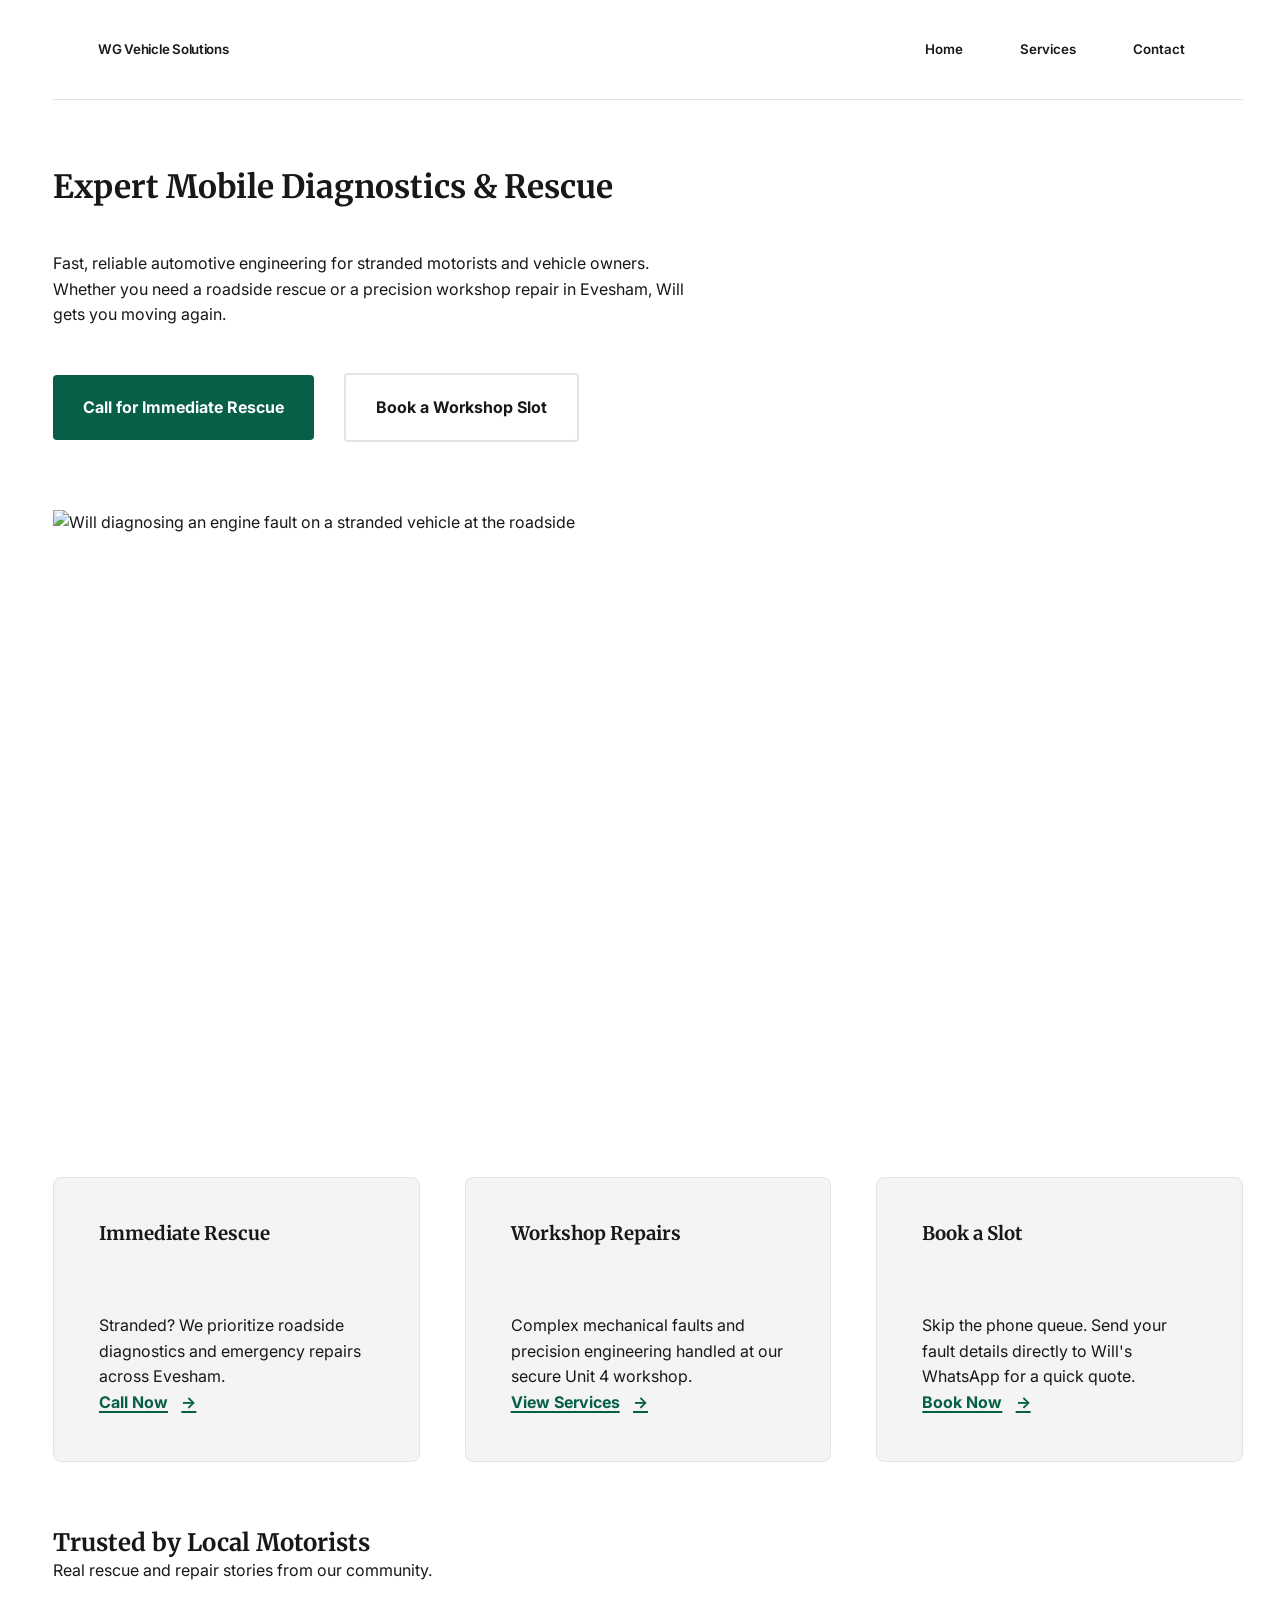
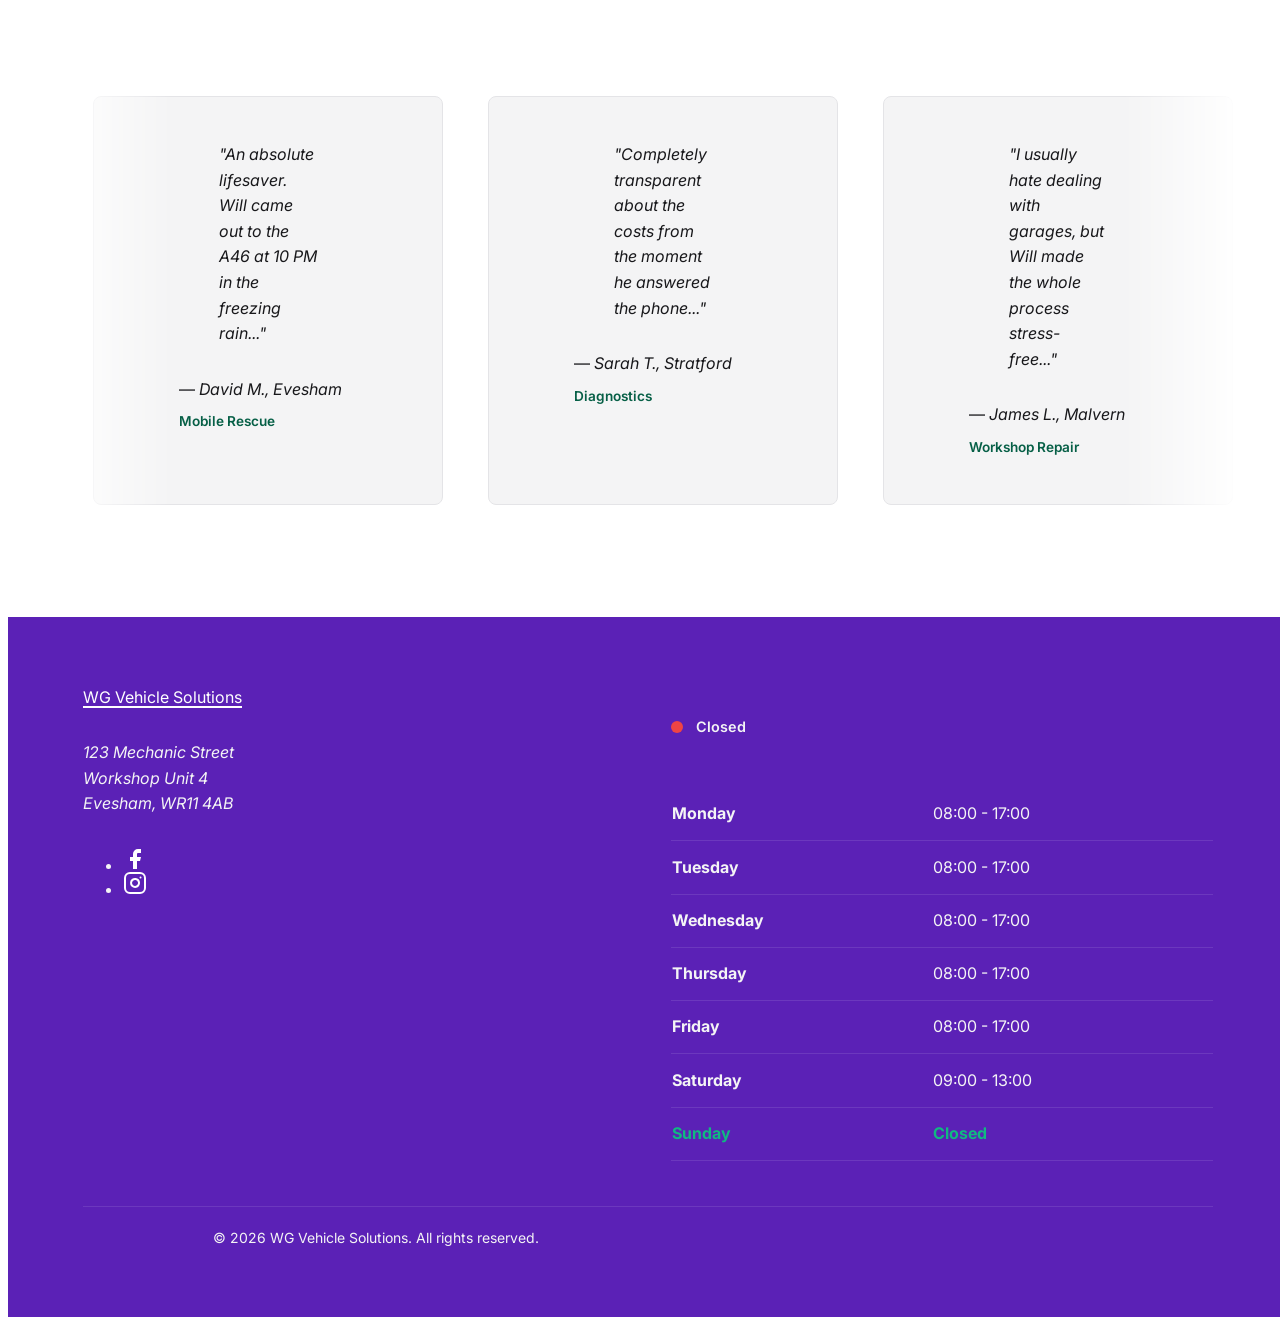
==== commit 1bee190f: "layout(style): final refactor of html markup custom tags and harmonic spacing ratios. Wrap sections " ====
--- a/index.html
+++ b/index.html
@@ -92,298 +92,312 @@
     </header>
 
     <main id="main-content">
-      <!-- HERO SECTION -->
-      <l-split class="hero-section" aria-labelledby="hero-heading">
-        <div class="l-stack">
-          <h1 id="hero-heading">Expert Mobile Diagnostics & Rescue</h1>
-          <p>
-            Fast, reliable automotive engineering for stranded motorists and
-            vehicle owners. Whether you need a roadside rescue or a precision
-            workshop repair in Evesham, Will gets you moving again.
-          </p>
-
-          <div class="l-cluster">
-            <a href="tel:+447123456789" class="cta-button primary">
-              Call for Immediate Rescue
-            </a>
-            <a href="contact.html" class="cta-button secondary">
-              Book a Workshop Slot
-            </a>
-          </div>
-        </div>
-
-        <div class="hero-image-wrapper">
-          <picture>
-            <source
-              type="image/webp"
-              srcset="assets/images/optimized/hero-mechanic.webp"
-            />
-            <img
-              src="assets/images/raw/hero-mechanic-fallback.jpg"
-              alt="Will diagnosing an engine fault on a stranded vehicle at the roadside"
-              width="800"
-              height="600"
-              fetchpriority="high"
-              loading="eager"
-              class="hero-image"
-            />
-          </picture>
-        </div>
-      </l-split>
-
-      <!-- SNAPSHOT MATRIX: 3 Routing Cards -->
-      <l-stack class="snapshot-matrix" aria-labelledby="matrix-heading">
-        <h2 id="matrix-heading" class="sr-only">Our Services</h2>
-
-        <l-grid role="list" class="routing-grid">
-          <l-stack class="routing-card">
-            <h3>Immediate Rescue</h3>
-            <p>
-              Stranded? We prioritize roadside diagnostics and emergency repairs
-              across Evesham.
-            </p>
-            <a href="tel:+447123456789" class="card-link"
-              >Call Now <span aria-hidden="true">&rarr;</span></a
+      <l-container>
+        <l-stack style="--stack-gap: var(--s3)">
+          <!-- HERO SECTION -->
+          <l-split class="hero-section" aria-labelledby="hero-heading">
+            <l-stack style="--stack-gap: var(--s2)">
+              <h1 id="hero-heading">Expert Mobile Diagnostics & Rescue</h1>
+              <p>
+                Fast, reliable automotive engineering for stranded motorists and
+                vehicle owners. Whether you need a roadside rescue or a
+                precision workshop repair in Evesham, Will gets you moving
+                again.
+              </p>
+
+              <l-cluster style="--cluster-gap: var(--s1)">
+                <a href="tel:+447123456789" class="cta-button primary">
+                  Call for Immediate Rescue
+                </a>
+                <a href="contact.html" class="cta-button secondary">
+                  Book a Workshop Slot
+                </a>
+              </l-cluster>
+            </l-stack>
+
+            <div class="hero-image-wrapper">
+              <picture>
+                <source
+                  type="image/webp"
+                  srcset="assets/images/optimized/hero-mechanic.webp"
+                />
+                <img
+                  src="assets/images/raw/hero-mechanic-fallback.jpg"
+                  alt="Will diagnosing an engine fault on a stranded vehicle at the roadside"
+                  width="800"
+                  height="600"
+                  fetchpriority="high"
+                  loading="eager"
+                  class="hero-image"
+                />
+              </picture>
+            </div>
+          </l-split>
+
+          <!-- SNAPSHOT MATRIX: 3 Routing Cards -->
+          <l-stack class="snapshot-matrix" aria-labelledby="matrix-heading">
+            <h2 id="matrix-heading" class="sr-only">Our Services</h2>
+
+            <l-grid role="list" class="routing-grid">
+              <l-stack class="routing-card">
+                <h3>Immediate Rescue</h3>
+                <p>
+                  Stranded? We prioritize roadside diagnostics and emergency
+                  repairs across Evesham.
+                </p>
+                <a href="tel:+447123456789" class="card-link"
+                  >Call Now <span aria-hidden="true">&rarr;</span></a
+                >
+              </l-stack>
+
+              <l-stack class="routing-card">
+                <h3>Workshop Repairs</h3>
+                <p>
+                  Complex mechanical faults and precision engineering handled at
+                  our secure Unit 4 workshop.
+                </p>
+                <a href="services.html" class="card-link"
+                  >View Services <span aria-hidden="true">&rarr;</span></a
+                >
+              </l-stack>
+
+              <l-stack class="routing-card">
+                <h3>Book a Slot</h3>
+                <p>
+                  Skip the phone queue. Send your fault details directly to
+                  Will's WhatsApp for a quick quote.
+                </p>
+                <a href="contact.html" class="card-link"
+                  >Book Now <span aria-hidden="true">&rarr;</span></a
+                >
+              </l-stack>
+            </l-grid>
+          </l-stack>
+
+          <!-- CUSTOMER REVIEWS -->
+          <l-stack class="customer-reviews" aria-labelledby="reviews-heading">
+            <header class="section-header" style="--stack-gap: var(--s-1)">
+              <h2 id="reviews-heading">Trusted by Local Motorists</h2>
+              <p>Real rescue and repair stories from our community.</p>
+            </header>
+
+            <div
+              class="review-marquee-wrapper"
+              tabindex="0"
+              aria-label="Scrolling customer reviews"
             >
+              <ul role="list" class="review-track">
+                <li class="review-card">
+                  <figure class="review-content">
+                    <blockquote>
+                      <p>
+                        "An absolute lifesaver. Will came out to the A46 at 10
+                        PM in the freezing rain..."
+                      </p>
+                    </blockquote>
+                    <figcaption>
+                      &mdash; <cite>David M., Evesham</cite>
+                      <span class="review-meta">Mobile Rescue</span>
+                    </figcaption>
+                  </figure>
+                </li>
+                <li class="review-card">
+                  <figure class="review-content">
+                    <blockquote>
+                      <p>
+                        "Completely transparent about the costs from the moment
+                        he answered the phone..."
+                      </p>
+                    </blockquote>
+                    <figcaption>
+                      &mdash; <cite>Sarah T., Stratford</cite>
+                      <span class="review-meta">Diagnostics</span>
+                    </figcaption>
+                  </figure>
+                </li>
+                <li class="review-card">
+                  <figure class="review-content">
+                    <blockquote>
+                      <p>
+                        "I usually hate dealing with garages, but Will made the
+                        whole process stress-free..."
+                      </p>
+                    </blockquote>
+                    <figcaption>
+                      &mdash; <cite>James L., Malvern</cite>
+                      <span class="review-meta">Workshop Repair</span>
+                    </figcaption>
+                  </figure>
+                </li>
+
+                <li class="review-card" aria-hidden="true">
+                  <figure class="review-content">
+                    <blockquote>
+                      <p>
+                        "An absolute lifesaver. Will came out to the A46 at 10
+                        PM in the freezing rain..."
+                      </p>
+                    </blockquote>
+                    <figcaption>
+                      &mdash; <cite>David M., Evesham</cite>
+                      <span class="review-meta">Mobile Rescue</span>
+                    </figcaption>
+                  </figure>
+                </li>
+                <li class="review-card" aria-hidden="true">
+                  <figure class="review-content">
+                    <blockquote>
+                      <p>
+                        "Completely transparent about the costs from the moment
+                        he answered the phone..."
+                      </p>
+                    </blockquote>
+                    <figcaption>
+                      &mdash; <cite>Sarah T., Stratford</cite>
+                      <span class="review-meta">Diagnostics</span>
+                    </figcaption>
+                  </figure>
+                </li>
+                <li class="review-card" aria-hidden="true">
+                  <figure class="review-content">
+                    <blockquote>
+                      <p>
+                        "I usually hate dealing with garages, but Will made the
+                        whole process stress-free..."
+                      </p>
+                    </blockquote>
+                    <figcaption>
+                      &mdash; <cite>James L., Malvern</cite>
+                      <span class="review-meta">Workshop Repair</span>
+                    </figcaption>
+                  </figure>
+                </li>
+              </ul>
+            </div>
           </l-stack>
-
-          <l-stack class="routing-card">
-            <h3>Workshop Repairs</h3>
-            <p>
-              Complex mechanical faults and precision engineering handled at our
-              secure Unit 4 workshop.
-            </p>
-            <a href="services.html" class="card-link"
-              >View Services <span aria-hidden="true">&rarr;</span></a
+        </l-stack>
+      </l-container>
+    </main>
+
+    <footer class="global-footer">
+      <l-container>
+        <l-grid>
+          <l-stack class="footer-brand-info">
+            <a
+              href="index.html"
+              class="footer-logo"
+              aria-label="WG Vehicle Solutions Home"
+              >WG Vehicle Solutions</a
             >
+            <address class="footer-address">
+              123 Mechanic Street<br />
+              Workshop Unit 4<br />
+              Evesham, WR11 4AB
+            </address>
+            <ul
+              role="list"
+              class="social-links l-cluster"
+              aria-label="Social Media"
+            >
+              <li>
+                <a
+                  href="#"
+                  aria-label="Facebook"
+                  rel="noopener noreferrer"
+                  target="_blank"
+                >
+                  <svg
+                    width="24"
+                    height="24"
+                    viewBox="0 0 24 24"
+                    fill="currentColor"
+                    aria-hidden="true"
+                    focusable="false"
+                  >
+                    <path
+                      d="M18 2h-3a5 5 0 0 0-5 5v3H7v4h3v8h4v-8h3l1-4h-4V7a1 1 0 0 1 1-1h3z"
+                    ></path>
+                  </svg>
+                </a>
+              </li>
+              <li>
+                <a
+                  href="#"
+                  aria-label="Instagram"
+                  rel="noopener noreferrer"
+                  target="_blank"
+                >
+                  <svg
+                    width="24"
+                    height="24"
+                    viewBox="0 0 24 24"
+                    fill="none"
+                    stroke="currentColor"
+                    stroke-width="2"
+                    stroke-linecap="round"
+                    stroke-linejoin="round"
+                    aria-hidden="true"
+                    focusable="false"
+                  >
+                    <rect
+                      x="2"
+                      y="2"
+                      width="20"
+                      height="20"
+                      rx="5"
+                      ry="5"
+                    ></rect>
+                    <path
+                      d="M16 11.37A4 4 0 1 1 12.63 8 4 4 0 0 1 16 11.37z"
+                    ></path>
+                    <line x1="17.5" y1="6.5" x2="17.51" y2="6.5"></line>
+                  </svg>
+                </a>
+              </li>
+            </ul>
           </l-stack>
 
-          <l-stack class="routing-card">
-            <h3>Book a Slot</h3>
-            <p>
-              Skip the phone queue. Send your fault details directly to Will's
-              WhatsApp for a quick quote.
-            </p>
-            <a href="contact.html" class="card-link"
-              >Book Now <span aria-hidden="true">&rarr;</span></a
-            >
+          <l-stack class="footer-hours">
+            <h2 class="sr-only">Opening Hours</h2>
+            <div id="live-status-container" aria-live="polite"></div>
+            <table class="hours-table">
+              <tbody>
+                <tr data-day="1">
+                  <th scope="row">Monday</th>
+                  <td>08:00 - 17:00</td>
+                </tr>
+                <tr data-day="2">
+                  <th scope="row">Tuesday</th>
+                  <td>08:00 - 17:00</td>
+                </tr>
+                <tr data-day="3">
+                  <th scope="row">Wednesday</th>
+                  <td>08:00 - 17:00</td>
+                </tr>
+                <tr data-day="4">
+                  <th scope="row">Thursday</th>
+                  <td>08:00 - 17:00</td>
+                </tr>
+                <tr data-day="5">
+                  <th scope="row">Friday</th>
+                  <td>08:00 - 17:00</td>
+                </tr>
+                <tr data-day="6">
+                  <th scope="row">Saturday</th>
+                  <td>09:00 - 13:00</td>
+                </tr>
+                <tr data-day="0">
+                  <th scope="row">Sunday</th>
+                  <td>Closed</td>
+                </tr>
+              </tbody>
+            </table>
           </l-stack>
         </l-grid>
-      </l-stack>
-
-      <!-- CUSTOMER REVIEWS -->
-      <l-stack class="customer-reviews" aria-labelledby="reviews-heading">
-        <header class="section-header" style="--stack-gap: var(--s-1)">
-          <h2 id="reviews-heading">Trusted by Local Motorists</h2>
-          <p>Real rescue and repair stories from our community.</p>
-        </header>
-
-        <div
-          class="review-marquee-wrapper"
-          tabindex="0"
-          aria-label="Scrolling customer reviews"
-        >
-          <ul role="list" class="review-track">
-            <li class="review-card">
-              <figure class="review-content">
-                <blockquote>
-                  <p>
-                    "An absolute lifesaver. Will came out to the A46 at 10 PM in
-                    the freezing rain..."
-                  </p>
-                </blockquote>
-                <figcaption>
-                  &mdash; <cite>David M., Evesham</cite>
-                  <span class="review-meta">Mobile Rescue</span>
-                </figcaption>
-              </figure>
-            </li>
-            <li class="review-card">
-              <figure class="review-content">
-                <blockquote>
-                  <p>
-                    "Completely transparent about the costs from the moment he
-                    answered the phone..."
-                  </p>
-                </blockquote>
-                <figcaption>
-                  &mdash; <cite>Sarah T., Stratford</cite>
-                  <span class="review-meta">Diagnostics</span>
-                </figcaption>
-              </figure>
-            </li>
-            <li class="review-card">
-              <figure class="review-content">
-                <blockquote>
-                  <p>
-                    "I usually hate dealing with garages, but Will made the
-                    whole process stress-free..."
-                  </p>
-                </blockquote>
-                <figcaption>
-                  &mdash; <cite>James L., Malvern</cite>
-                  <span class="review-meta">Workshop Repair</span>
-                </figcaption>
-              </figure>
-            </li>
-
-            <li class="review-card" aria-hidden="true">
-              <figure class="review-content">
-                <blockquote>
-                  <p>
-                    "An absolute lifesaver. Will came out to the A46 at 10 PM in
-                    the freezing rain..."
-                  </p>
-                </blockquote>
-                <figcaption>
-                  &mdash; <cite>David M., Evesham</cite>
-                  <span class="review-meta">Mobile Rescue</span>
-                </figcaption>
-              </figure>
-            </li>
-            <li class="review-card" aria-hidden="true">
-              <figure class="review-content">
-                <blockquote>
-                  <p>
-                    "Completely transparent about the costs from the moment he
-                    answered the phone..."
-                  </p>
-                </blockquote>
-                <figcaption>
-                  &mdash; <cite>Sarah T., Stratford</cite>
-                  <span class="review-meta">Diagnostics</span>
-                </figcaption>
-              </figure>
-            </li>
-            <li class="review-card" aria-hidden="true">
-              <figure class="review-content">
-                <blockquote>
-                  <p>
-                    "I usually hate dealing with garages, but Will made the
-                    whole process stress-free..."
-                  </p>
-                </blockquote>
-                <figcaption>
-                  &mdash; <cite>James L., Malvern</cite>
-                  <span class="review-meta">Workshop Repair</span>
-                </figcaption>
-              </figure>
-            </li>
-          </ul>
+        <div class="footer-copyright">
+          <p>&copy; 2026 WG Vehicle Solutions. All rights reserved.</p>
         </div>
-      </l-stack>
-    </main>
-
-    <footer class="global-footer">
-      <l-grid>
-        <l-stack class="footer-brand-info">
-          <a
-            href="index.html"
-            class="footer-logo"
-            aria-label="WG Vehicle Solutions Home"
-          >
-            WG Vehicle Solutions
-          </a>
-
-          <address class="footer-address">
-            123 Mechanic Street<br />
-            Workshop Unit 4<br />
-            Evesham, WR11 4AB
-          </address>
-
-          <ul role="list" class="social-links" aria-label="Social Media">
-            <li>
-              <a
-                href="#"
-                aria-label="Facebook"
-                rel="noopener noreferrer"
-                target="_blank"
-              >
-                <svg
-                  width="24"
-                  height="24"
-                  viewBox="0 0 24 24"
-                  fill="currentColor"
-                  aria-hidden="true"
-                  focusable="false"
-                >
-                  <path
-                    d="M18 2h-3a5 5 0 0 0-5 5v3H7v4h3v8h4v-8h3l1-4h-4V7a1 1 0 0 1 1-1h3z"
-                  ></path>
-                </svg>
-              </a>
-            </li>
-            <li>
-              <a
-                href="#"
-                aria-label="Instagram"
-                rel="noopener noreferrer"
-                target="_blank"
-              >
-                <svg
-                  width="24"
-                  height="24"
-                  viewBox="0 0 24 24"
-                  fill="none"
-                  stroke="currentColor"
-                  stroke-width="2"
-                  stroke-linecap="round"
-                  stroke-linejoin="round"
-                  aria-hidden="true"
-                  focusable="false"
-                >
-                  <rect x="2" y="2" width="20" height="20" rx="5" ry="5"></rect>
-                  <path
-                    d="M16 11.37A4 4 0 1 1 12.63 8 4 4 0 0 1 16 11.37z"
-                  ></path>
-                  <line x1="17.5" y1="6.5" x2="17.51" y2="6.5"></line>
-                </svg>
-              </a>
-            </li>
-          </ul>
-        </l-stack>
-
-        <l-stack class="footer-hours">
-          <h2 class="sr-only">Opening Hours</h2>
-          <div id="live-status-container" aria-live="polite"></div>
-          <table class="hours-table">
-            <tbody>
-              <tr data-day="1">
-                <th scope="row">Monday</th>
-                <td>08:00 - 17:00</td>
-              </tr>
-              <tr data-day="2">
-                <th scope="row">Tuesday</th>
-                <td>08:00 - 17:00</td>
-              </tr>
-              <tr data-day="3">
-                <th scope="row">Wednesday</th>
-                <td>08:00 - 17:00</td>
-              </tr>
-              <tr data-day="4">
-                <th scope="row">Thursday</th>
-                <td>08:00 - 17:00</td>
-              </tr>
-              <tr data-day="5">
-                <th scope="row">Friday</th>
-                <td>08:00 - 17:00</td>
-              </tr>
-              <tr data-day="6">
-                <th scope="row">Saturday</th>
-                <td>09:00 - 13:00</td>
-              </tr>
-              <tr data-day="0">
-                <th scope="row">Sunday</th>
-                <td>Closed</td>
-              </tr>
-            </tbody>
-          </table>
-        </l-stack>
-      </l-grid>
-
-      <div class="footer-copyright">
-        <p>&copy; 2026 WG Vehicle Solutions. All rights reserved.</p>
-      </div>
+      </l-container>
     </footer>
   </body>
 </html>
--- a/assets/css/00-harmonics.css
+++ b/assets/css/00-harmonics.css
@@ -97,3 +97,9 @@
 a:focus {
   color: var(--color-action-hover);
 }
+
+/* --- Global Layout Boundaries --- */
+main {
+  /* Provides top and bottom breathing room for the page content */
+  padding-block: var(--s3);
+}
--- a/assets/css/01-primitives.css
+++ b/assets/css/01-primitives.css
@@ -5,7 +5,6 @@
 /* --- The Container (The Bounding Box) --- */
 l-container {
   display: block; /* CRITICAL: Forces custom tag to respect width and margins */
-  max-inline-size: var(--container-max, 1200px);
   margin-inline: auto;
   padding-inline: var(--container-padding, var(--s2));
 }
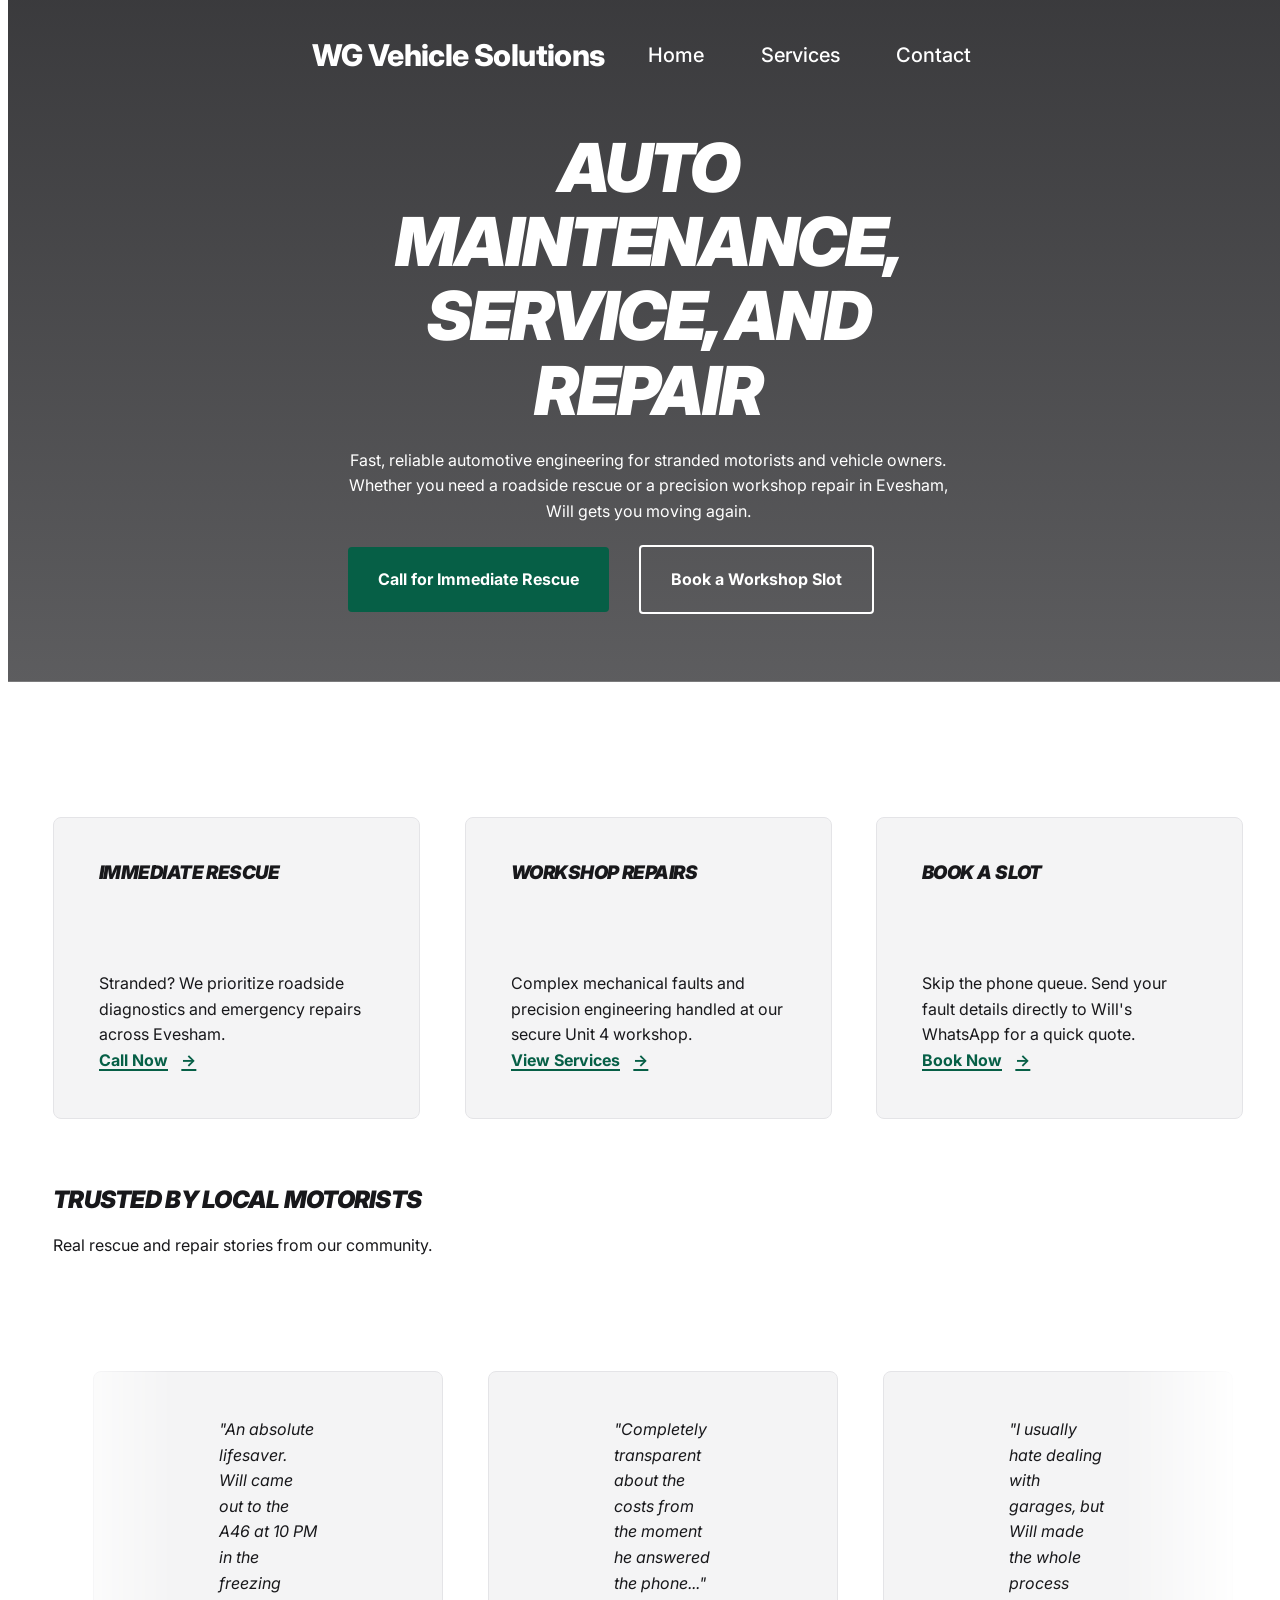
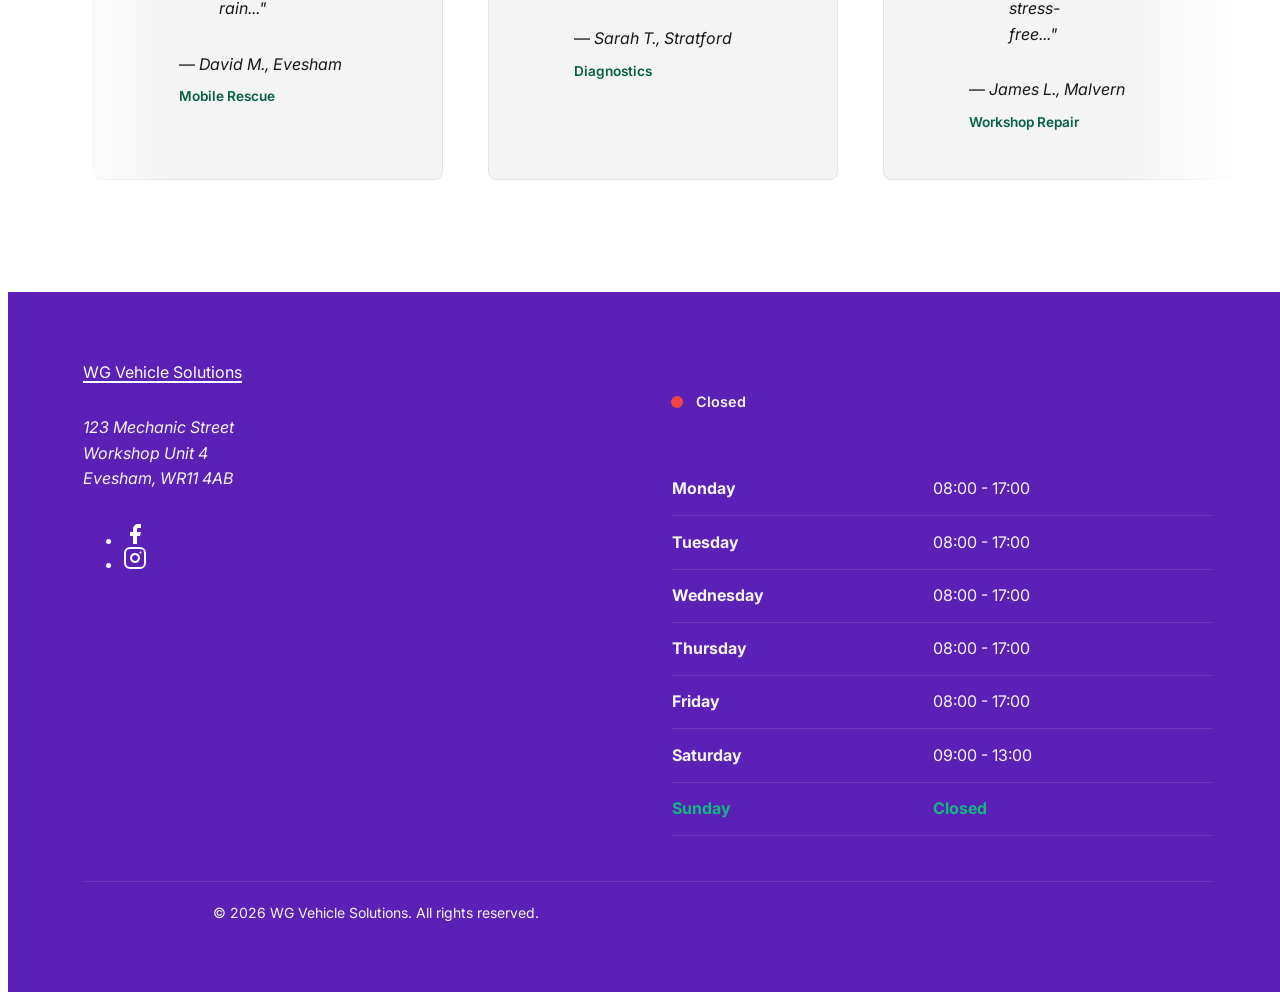
==== commit 517770dc: "ui: nav and hero refactor, stripping away unneccesary styling rules" ====
--- a/index.html
+++ b/index.html
@@ -43,22 +43,19 @@
   <!-- Visible Content Begins -->
 
   <body>
-    <header class="c-site-header">
+    <header class="c-site-header" role="region" aria-labelledby="page-heading">
       <l-container>
         <nav class="c-navbar" aria-label="Primary Navigation">
           <l-cluster class="u-flex-between">
-            <a
-              href="index.html"
-              class="c-navbar__brand"
-              aria-label="WG Vehicle Solutions Home"
-            >
-              WG Vehicle Solutions
-            </a>
+            <a href="index.html" class="c-navbar__brand"
+              >WG Vehicle Solutions</a
+            >
+
             <button
-              class="c-navbar__toggle u-anim-lift"
+              class="c-navbar__toggle"
               data-ll-toggle="collapse"
               aria-expanded="false"
-              aria-controls="primary-menu"
+              aria-controls="primary-nav"
               aria-label="Toggle navigation"
             >
               <svg
@@ -77,6 +74,7 @@
                 <line x1="3" y1="18" x2="21" y2="18"></line>
               </svg>
             </button>
+
             <div class="c-navbar__menu" id="primary-nav">
               <l-cluster>
                 <a href="index.html" class="c-navbar__link" aria-current="page"
@@ -89,57 +87,51 @@
           </l-cluster>
         </nav>
       </l-container>
+
+      <l-container>
+        <div class="hero-content-wrapper">
+          <l-stack style="--stack-gap: var(--s0)">
+            <h1 id="page-heading" class="hero-heading">
+              Auto Maintenance, <br />Service, and Repair
+            </h1>
+
+            <p class="hero-lead">
+              Fast, reliable automotive engineering for stranded motorists and
+              vehicle owners. Whether you need a roadside rescue or a precision
+              workshop repair in Evesham, Will gets you moving again.
+            </p>
+
+            <l-cluster
+              style="--cluster-gap: var(--s1); --cluster-justify: center"
+            >
+              <a href="tel:+447123456789" class="cta-button primary">
+                Call for Immediate Rescue
+              </a>
+              <a
+                href="contact.html"
+                class="cta-button secondary u-border-light u-text-light"
+              >
+                Book a Workshop Slot
+              </a>
+            </l-cluster>
+          </l-stack>
+        </div>
+      </l-container>
     </header>
 
     <main id="main-content">
       <l-container>
         <l-stack style="--stack-gap: var(--s3)">
-          <!-- HERO SECTION -->
-          <l-split class="hero-section" aria-labelledby="hero-heading">
-            <l-stack style="--stack-gap: var(--s2)">
-              <h1 id="hero-heading">Expert Mobile Diagnostics & Rescue</h1>
-              <p>
-                Fast, reliable automotive engineering for stranded motorists and
-                vehicle owners. Whether you need a roadside rescue or a
-                precision workshop repair in Evesham, Will gets you moving
-                again.
-              </p>
-
-              <l-cluster style="--cluster-gap: var(--s1)">
-                <a href="tel:+447123456789" class="cta-button primary">
-                  Call for Immediate Rescue
-                </a>
-                <a href="contact.html" class="cta-button secondary">
-                  Book a Workshop Slot
-                </a>
-              </l-cluster>
-            </l-stack>
-
-            <div class="hero-image-wrapper">
-              <picture>
-                <source
-                  type="image/webp"
-                  srcset="assets/images/optimized/hero-mechanic.webp"
-                />
-                <img
-                  src="assets/images/raw/hero-mechanic-fallback.jpg"
-                  alt="Will diagnosing an engine fault on a stranded vehicle at the roadside"
-                  width="800"
-                  height="600"
-                  fetchpriority="high"
-                  loading="eager"
-                  class="hero-image"
-                />
-              </picture>
-            </div>
-          </l-split>
-
           <!-- SNAPSHOT MATRIX: 3 Routing Cards -->
-          <l-stack class="snapshot-matrix" aria-labelledby="matrix-heading">
+          <l-stack
+            class="snapshot-matrix"
+            aria-labelledby="matrix-heading"
+            role="region"
+          >
             <h2 id="matrix-heading" class="sr-only">Our Services</h2>
 
             <l-grid role="list" class="routing-grid">
-              <l-stack class="routing-card">
+              <l-stack class="routing-card u-anim-lift">
                 <h3>Immediate Rescue</h3>
                 <p>
                   Stranded? We prioritize roadside diagnostics and emergency
@@ -150,7 +142,7 @@
                 >
               </l-stack>
 
-              <l-stack class="routing-card">
+              <l-stack class="routing-card u-anim-lift">
                 <h3>Workshop Repairs</h3>
                 <p>
                   Complex mechanical faults and precision engineering handled at
@@ -161,7 +153,7 @@
                 >
               </l-stack>
 
-              <l-stack class="routing-card">
+              <l-stack class="routing-card u-anim-lift">
                 <h3>Book a Slot</h3>
                 <p>
                   Skip the phone queue. Send your fault details directly to
@@ -175,7 +167,11 @@
           </l-stack>
 
           <!-- CUSTOMER REVIEWS -->
-          <l-stack class="customer-reviews" aria-labelledby="reviews-heading">
+          <l-stack
+            class="customer-reviews"
+            aria-labelledby="reviews-heading"
+            role="region"
+          >
             <header class="section-header" style="--stack-gap: var(--s-1)">
               <h2 id="reviews-heading">Trusted by Local Motorists</h2>
               <p>Real rescue and repair stories from our community.</p>
@@ -185,8 +181,9 @@
               class="review-marquee-wrapper"
               tabindex="0"
               aria-label="Scrolling customer reviews"
-            >
-              <ul role="list" class="review-track">
+              role="region"
+            >
+              <ul class="review-track">
                 <li class="review-card">
                   <figure class="review-content">
                     <blockquote>
@@ -294,11 +291,8 @@
               Workshop Unit 4<br />
               Evesham, WR11 4AB
             </address>
-            <ul
-              role="list"
-              class="social-links l-cluster"
-              aria-label="Social Media"
-            >
+
+            <ul class="social-links" aria-label="Social Media">
               <li>
                 <a
                   href="#"
--- a/assets/css/00-harmonics.css
+++ b/assets/css/00-harmonics.css
@@ -7,7 +7,7 @@
 :root {
   /* Typography Pairing */
   --font-family-ui: "Inter", system-ui, sans-serif;
-  --font-family-heading: "Merriweather", "Georgia", serif;
+  --font-family-heading: "Inter", system-ui, sans-serif;
 
   /* Semantic Colour Tokens */
   --color-malachite-vibrant: #10b981;
@@ -34,6 +34,10 @@
   --s1: calc(var(--s0) * var(--scale-ratio));
   --s2: calc(var(--s1) * var(--scale-ratio));
   --s3: calc(var(--s2) * var(--scale-ratio));
+  --s4: calc(var(--s3) * var(--scale-ratio));
+  --s5: calc(var(--s4) * var(--scale-ratio));
+  --s6: calc(var(--s5) * var(--scale-ratio));
+  --s7: calc(var(--s6) * var(--scale-ratio));
 
   /* The Contracting Scale */
   --s-1: calc(var(--s0) / var(--scale-ratio));
@@ -68,8 +72,12 @@
 h5,
 h6 {
   font-family: var(--font-family-heading);
-  line-height: 1.2;
-  margin-block-end: var(--space-s);
+  font-weight: 900; /* Maximum thickness */
+  font-style: italic; /* The "Speed" slant */
+  text-transform: uppercase; /* Aggressive, no-nonsense tone */
+  letter-spacing: -0.03em; /* Pulls the letters tighter together for aggression */
+  line-height: 1.1;
+  margin-block-end: var(--s0);
   color: var(--color-text-base);
 }
 
--- a/assets/css/03-organisms.css
+++ b/assets/css/03-organisms.css
@@ -2,29 +2,46 @@
    03-ORGANISMS: NAVBAR, CARDS & FOOTER
    ========================================================================== */
 
-.c-site-header nav a {
-  font-weight: 600;
-  font-size: var(--s-1);
-}
 /* Navigation */
 .c-navbar {
+  /* 1. Define Local Component Tokens (Defaults) */
+  --nav-bg: var(--color-surface-base);
+  --nav-border: var(--color-border-subtle);
+  --nav-text: var(--color-text-base);
+  --nav-link: var(--color-text-muted);
+  --nav-toggle: var(--color-text-base);
+
   --navbar-threshold: 45rem;
   --navbar-padding: var(--s1) var(--s2);
+
+  /* 2. Apply Local Tokens */
   padding: var(--navbar-padding);
-  background-color: var(--color-surface-base);
-  border-bottom: 1px solid var(--color-border-subtle);
+  background-color: var(--nav-bg);
+  border-bottom: 1px solid var(--nav-border);
   position: relative;
   z-index: 50;
 }
+
+/* --- THE INTRINSIC OVERRIDE --- */
+/* When navbar sits inside the hero cover, it automatically inverts its tokens */
+.c-hero-cover .c-navbar {
+  --nav-bg: transparent;
+  --nav-border: transparent;
+  --nav-text: var(--color-surface-base);
+  --nav-link: var(--color-surface-base);
+  --nav-toggle: var(--color-surface-base);
+}
+
 .c-navbar__brand {
   font-weight: 800;
   font-size: var(--s1);
-  color: var(--color-text-base);
+  color: var(--nav-text); /* Uses local token */
   text-decoration: none;
   letter-spacing: -0.02em;
 }
+
 .c-navbar__link {
-  color: var(--color-text-muted);
+  color: var(--nav-link); /* Uses local token */
   text-decoration: none;
   font-weight: 500;
   font-size: var(--s0);
@@ -37,34 +54,98 @@
     color 0.2s ease,
     background-color 0.2s ease;
 }
-.c-navbar__link:hover,
-.c-navbar__link:focus {
-  color: var(--color-text-base);
-  background-color: var(--color-surface-sunken);
-}
+
+/* --- Global Site Header (The Default Component) --- */
+.c-site-header {
+  position: relative;
+  background-image:
+    linear-gradient(rgba(24, 24, 27, 0.85), rgba(24, 24, 27, 0.7)),
+    url("../images/raw/hero-mechanic-fallback.jpg");
+  background-size: cover;
+  background-position: center;
+  background-repeat: no-repeat;
+
+  /* Default subpage layout */
+  min-height: 45vh;
+  padding-block-end: var(--s3);
+  display: flex;
+  flex-direction: column;
+}
+
+/* --- Modifier for the Homepage --- */
+.c-site-header--large {
+  min-height: 80vh;
+}
+
+/* Centers the text block vertically inside the header */
+.c-site-header > l-container:nth-of-type(2) {
+  flex-grow: 1;
+  display: flex;
+  align-items: center;
+}
+
+/* Force light text inside the dark header */
+.c-site-header h1,
+.c-site-header p.hero-lead {
+  color: var(--color-surface-base);
+}
+
+/* Constrain the text width */
+.hero-content-wrapper {
+  max-inline-size: 60ch;
+  margin-inline: auto;
+  text-align: center;
+  padding-block-start: var(--s0);
+}
+
+/* Tighten the heading logic */
+.hero-heading {
+  font-size: var(--s3);
+  line-height: 1.1;
+}
+
+/* --- Navigation --- */
+.c-navbar {
+  /* 1. Define Local Component Tokens (Defaults) */
+  --nav-bg: var(--color-surface-base);
+  --nav-border: var(--color-border-subtle);
+  --nav-text: var(--color-text-base);
+  --nav-link: var(--color-text-muted);
+  --nav-toggle: var(--color-text-base);
+
+  --navbar-threshold: 45rem;
+  --navbar-padding: var(--s1) var(--s2);
+
+  padding: var(--navbar-padding);
+  background-color: var(--nav-bg);
+  border-bottom: 1px solid var(--nav-border);
+  position: relative;
+  z-index: 50;
+}
+
+/* THE INTRINSIC OVERRIDE: 
+   Because the navbar now ALWAYS lives inside the dark .c-site-header, 
+   it will safely invert its tokens globally. */
+.c-site-header .c-navbar {
+  --nav-bg: transparent;
+  --nav-border: transparent;
+  --nav-text: var(--color-surface-base);
+  --nav-link: var(--color-surface-base);
+  --nav-toggle: var(--color-surface-base);
+}
+
+.c-site-header .c-navbar__link:hover,
+.c-site-header .c-navbar__link:focus {
+  background-color: rgba(255, 255, 255, 0.1);
+}
+
 @media (max-width: 44.99rem) {
-  .c-navbar__menu {
-    display: none;
-    flex-basis: 100%;
-    padding-block-start: var(--s1);
-  }
-  .c-navbar__menu.is-open {
-    display: block;
-    animation: fadeIn var(--dur-fast) var(--spring-smooth);
-  }
-  .c-navbar__menu l-cluster {
-    flex-direction: column;
-    align-items: flex-start;
-  }
+  /* ... keep your existing mobile menu CSS ... */
+
   .c-navbar__toggle {
     display: inline-flex;
-    align-items: center;
-    justify-content: center;
-    background: transparent;
-    border: none;
-    color: var(--color-text-base);
-    cursor: pointer;
-    padding: var(--s-2);
+    /* ... */
+    color: var(--nav-toggle); /* Uses local token */
   }
 }
 @media (min-width: 45rem) {
@@ -146,79 +227,6 @@
   text-align: center;
 }
 
-/* --- Review Marquee Organism --- */
-
-.review-marquee-wrapper {
-  overflow: hidden;
-  width: 100%;
-  padding-block: var(--s2);
-  /* A CSS mask creates a subtle fade at the edges of the screen */
-  mask-image: linear-gradient(
-    to right,
-    transparent,
-    black 10%,
-    black 90%,
-    transparent
-  );
-  -webkit-mask-image: linear-gradient(
-    to right,
-    transparent,
-    black 10%,
-    black 90%,
-    transparent
-  );
-}
-
-.review-track {
-  display: flex;
-  gap: var(--s2);
-  width: max-content;
-  /* Adjust the 30s to make it scroll faster or slower */
-  animation: scroll-marquee 30s linear infinite;
-}
-
-/* Accessibility: Stop moving when the user is trying to read */
-.review-marquee-wrapper:hover .review-track,
-.review-marquee-wrapper:focus-within .review-track {
-  animation-play-state: paused;
-}
-
-.review-card {
-  width: 350px; /* Fixed width prevents shrinking in the flex container */
-  flex-shrink: 0;
-  background-color: var(--color-surface-sunken);
-  padding: var(--s2);
-  border-radius: 8px;
-  border: 1px solid var(--color-border-subtle);
-  display: flex;
-  flex-direction: column;
-  justify-content: space-between;
-}
-
-.review-card blockquote {
-  font-style: italic;
-  margin-block-end: var(--s1);
-}
-
-.review-meta {
-  display: block;
-  font-size: 0.85rem;
-  color: var(--color-action-primary);
-  font-weight: 600;
-  margin-top: var(--s-2);
-}
-
-/* The Infinite Loop Engine */
-@keyframes scroll-marquee {
-  0% {
-    transform: translateX(0);
-  }
-  100% {
-    /* Shifts exactly half the total width + half the gap to seamlessly loop */
-    transform: translateX(calc(-50% - (var(--s2) / 2)));
-  }
-}
-
 /* --- Live Operational Status for Opening Times --- */
 .operational-status {
   display: inline-flex;
--- a/assets/css/04-animations.css
+++ b/assets/css/04-animations.css
@@ -0,0 +1,95 @@
+/* --- [T5-02] The Lift & Scale --- */
+.u-anim-lift {
+  transition:
+    transform var(--dur-base) var(--spring-snappy),
+    box-shadow var(--dur-base) var(--spring-snappy);
+  will-change: transform;
+}
+.u-anim-lift:hover {
+  transform: translateY(calc(var(--s-2) * -1)) scale(1.02);
+}
+
+/* --- [T5-03] Global Reduced Motion --- */
+@media (prefers-reduced-motion: reduce) {
+  *,
+  *::before,
+  *::after {
+    animation-duration: 0.01ms !important;
+    animation-iteration-count: 1 !important;
+    transition-duration: 0.01ms !important;
+    scroll-behavior: auto !important;
+  }
+}
+
+/* --- Marquee Feature --- */
+
+.review-marquee-wrapper {
+  overflow: hidden;
+  width: 100%;
+  padding-block: var(--s2);
+  /* A CSS mask creates a subtle fade at the edges of the screen */
+  mask-image: linear-gradient(
+    to right,
+    transparent,
+    black 10%,
+    black 90%,
+    transparent
+  );
+  -webkit-mask-image: linear-gradient(
+    to right,
+    transparent,
+    black 10%,
+    black 90%,
+    transparent
+  );
+}
+
+.review-track {
+  display: flex;
+  gap: var(--s2);
+  width: max-content;
+  /* Adjust the 30s to make it scroll faster or slower */
+  animation: scroll-marquee 30s linear infinite;
+}
+
+/* Accessibility: Stop moving when the user is trying to read */
+.review-marquee-wrapper:hover .review-track,
+.review-marquee-wrapper:focus-within .review-track {
+  animation-play-state: paused;
+}
+
+.review-card {
+  width: 350px; /* Fixed width prevents shrinking in the flex container */
+  flex-shrink: 0;
+  background-color: var(--color-surface-sunken);
+  padding: var(--s2);
+  border-radius: 8px;
+  border: 1px solid var(--color-border-subtle);
+  display: flex;
+  flex-direction: column;
+  justify-content: space-between;
+}
+
+.review-card blockquote {
+  font-style: italic;
+  margin-block-end: var(--s1);
+}
+
+.review-meta {
+  display: block;
+  font-size: 0.85rem;
+  color: var(--color-action-primary);
+  font-weight: 600;
+  margin-top: var(--s-2);
+}
+
+/* The Infinite Loop Engine */
+@keyframes scroll-marquee {
+  0% {
+    transform: translateX(0);
+  }
+  100% {
+    /* Shifts exactly half the total width + half the gap to seamlessly loop */
+    transform: translateX(calc(-50% - (var(--s2) / 2)));
+  }
+}
--- a/assets/css/05-utilities.css
+++ b/assets/css/05-utilities.css
@@ -51,3 +51,23 @@
   justify-content: center !important;
   align-items: center !important;
 }
+
+/* --- Background Utilities --- */
+.u-bg-transparent {
+  background-color: transparent !important;
+  border-bottom: none !important;
+}
+
+/* --- Color Utilities --- */
+.u-text-light {
+  color: var(--color-surface-base) !important;
+}
+
+.u-border-light {
+  border-color: var(--color-surface-base) !important;
+}
+
+.u-border-light:hover {
+  background-color: var(--color-surface-base) !important;
+  color: var(--color-text-base) !important;
+}
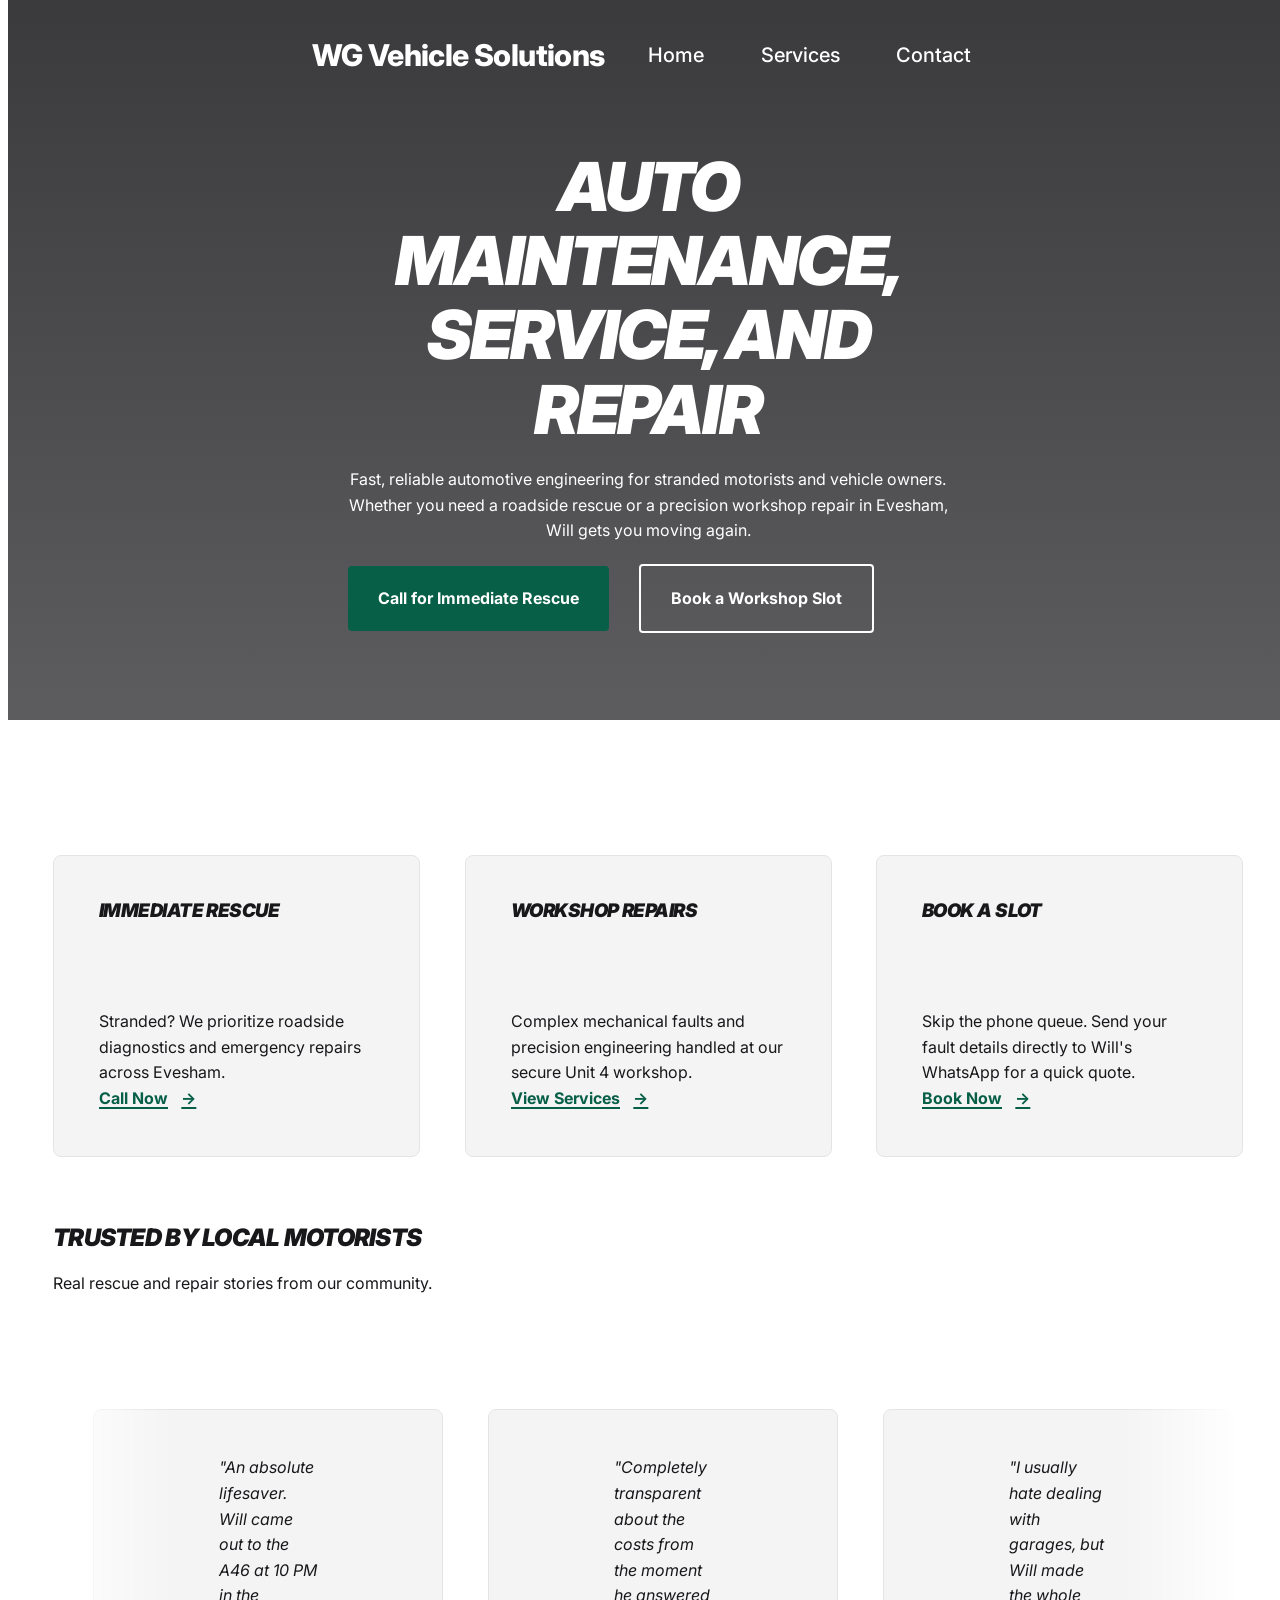
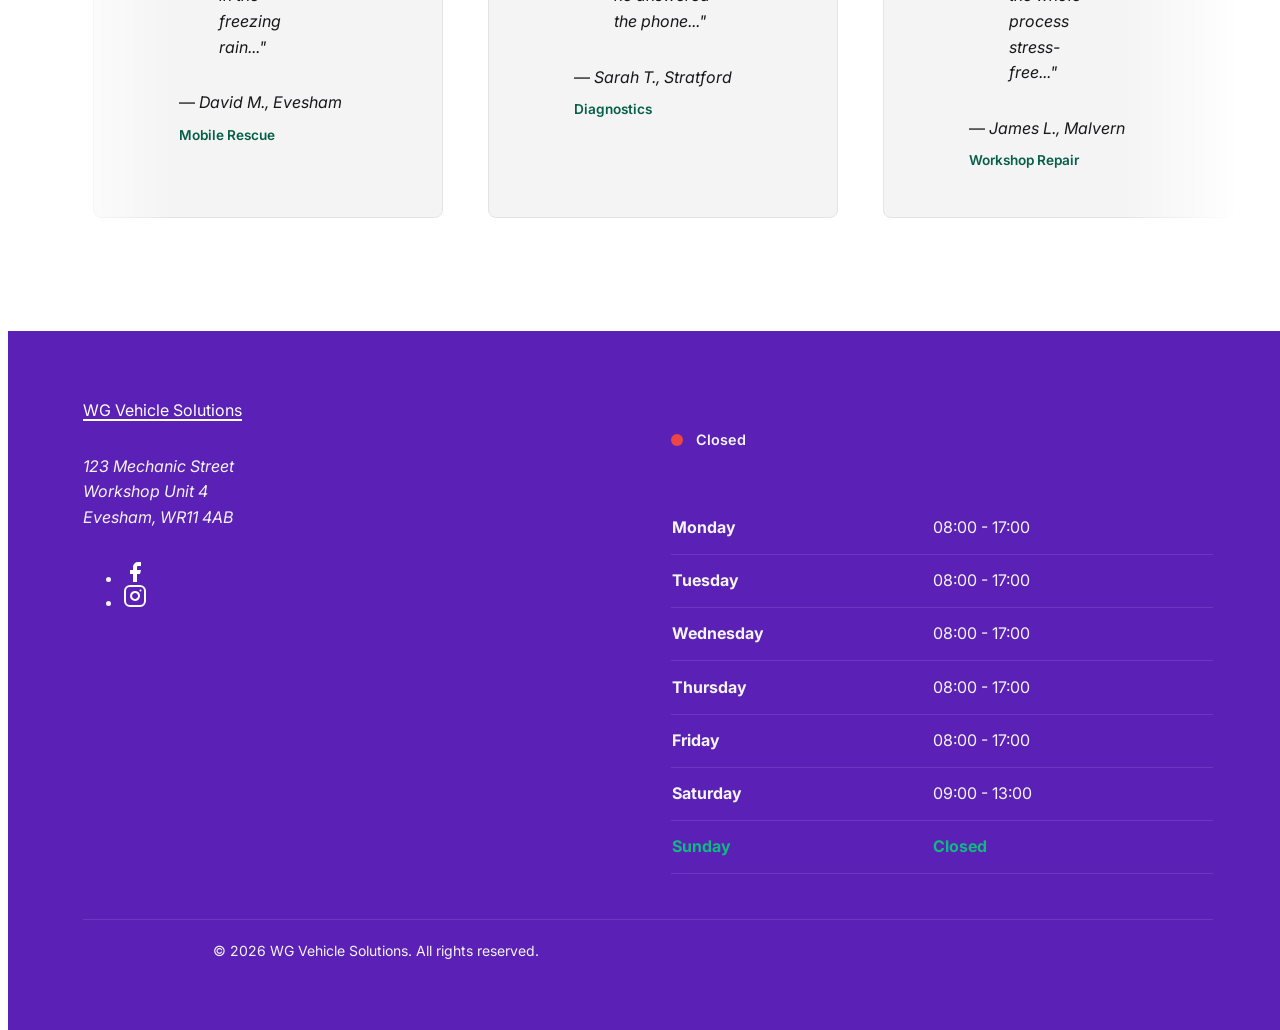
==== commit e379939a: "refactor(layout): unify site header component across all pages feat(faq): implement fAQ section in s" ====
--- a/index.html
+++ b/index.html
@@ -43,7 +43,10 @@
   <!-- Visible Content Begins -->
 
   <body>
-    <header class="c-site-header" role="region" aria-labelledby="page-heading">
+    <header
+      class="c-site-header c-site-header--large"
+      aria-labelledby="page-heading"
+    >
       <l-container>
         <nav class="c-navbar" aria-label="Primary Navigation">
           <l-cluster class="u-flex-between">
--- a/assets/css/03-organisms.css
+++ b/assets/css/03-organisms.css
@@ -264,3 +264,65 @@
   color: var(--color-malachite-vibrant);
   font-weight: 700;
 }
+
+/* --- FAQ Accordion Organism --- */
+.c-faq-accordion {
+  /* Local Component Tokens */
+  --faq-bg: var(--color-surface-sunken);
+  --faq-border: var(--color-border-subtle);
+  --faq-radius: 8px;
+}
+
+.c-faq-item {
+  background-color: var(--faq-bg);
+  border: 1px solid var(--faq-border);
+  border-radius: var(--faq-radius);
+  overflow: hidden; /* Traps the content so the borders stay neat */
+  transition: background-color 0.2s ease;
+}
+
+.c-faq-summary {
+  display: flex;
+  justify-content: space-between;
+  align-items: center;
+  padding: var(--s1) var(--s2);
+  cursor: pointer;
+  font-weight: 700;
+  color: var(--color-text-base);
+
+  /* Nuke the default browser triangle */
+  list-style: none;
+}
+
+/* WebKit-specific kill switch for the default triangle */
+.c-faq-summary::-webkit-details-marker {
+  display: none;
+}
+
+.c-faq-summary:hover,
+.c-faq-summary:focus-visible {
+  background-color: rgba(0, 0, 0, 0.03); /* Subtle intrinsic hover state */
+}
+
+/* The custom icon */
+.faq-icon {
+  color: var(--color-action-primary);
+  flex-shrink: 0;
+  transition: transform 0.3s ease;
+}
+
+/* The Intrinsic Hook: Rotate the chevron when the browser opens the tag */
+.c-faq-item[open] .faq-icon {
+  transform: rotate(180deg);
+}
+
+/* The expanding content */
+.c-faq-content {
+  padding: 0 var(--s2) var(--s1) var(--s2);
+  color: var(--color-text-muted);
+}
+
+/* Tighten the space between the question and the answer when open */
+.c-faq-item[open] .c-faq-summary {
+  padding-block-end: var(--s0);
+}
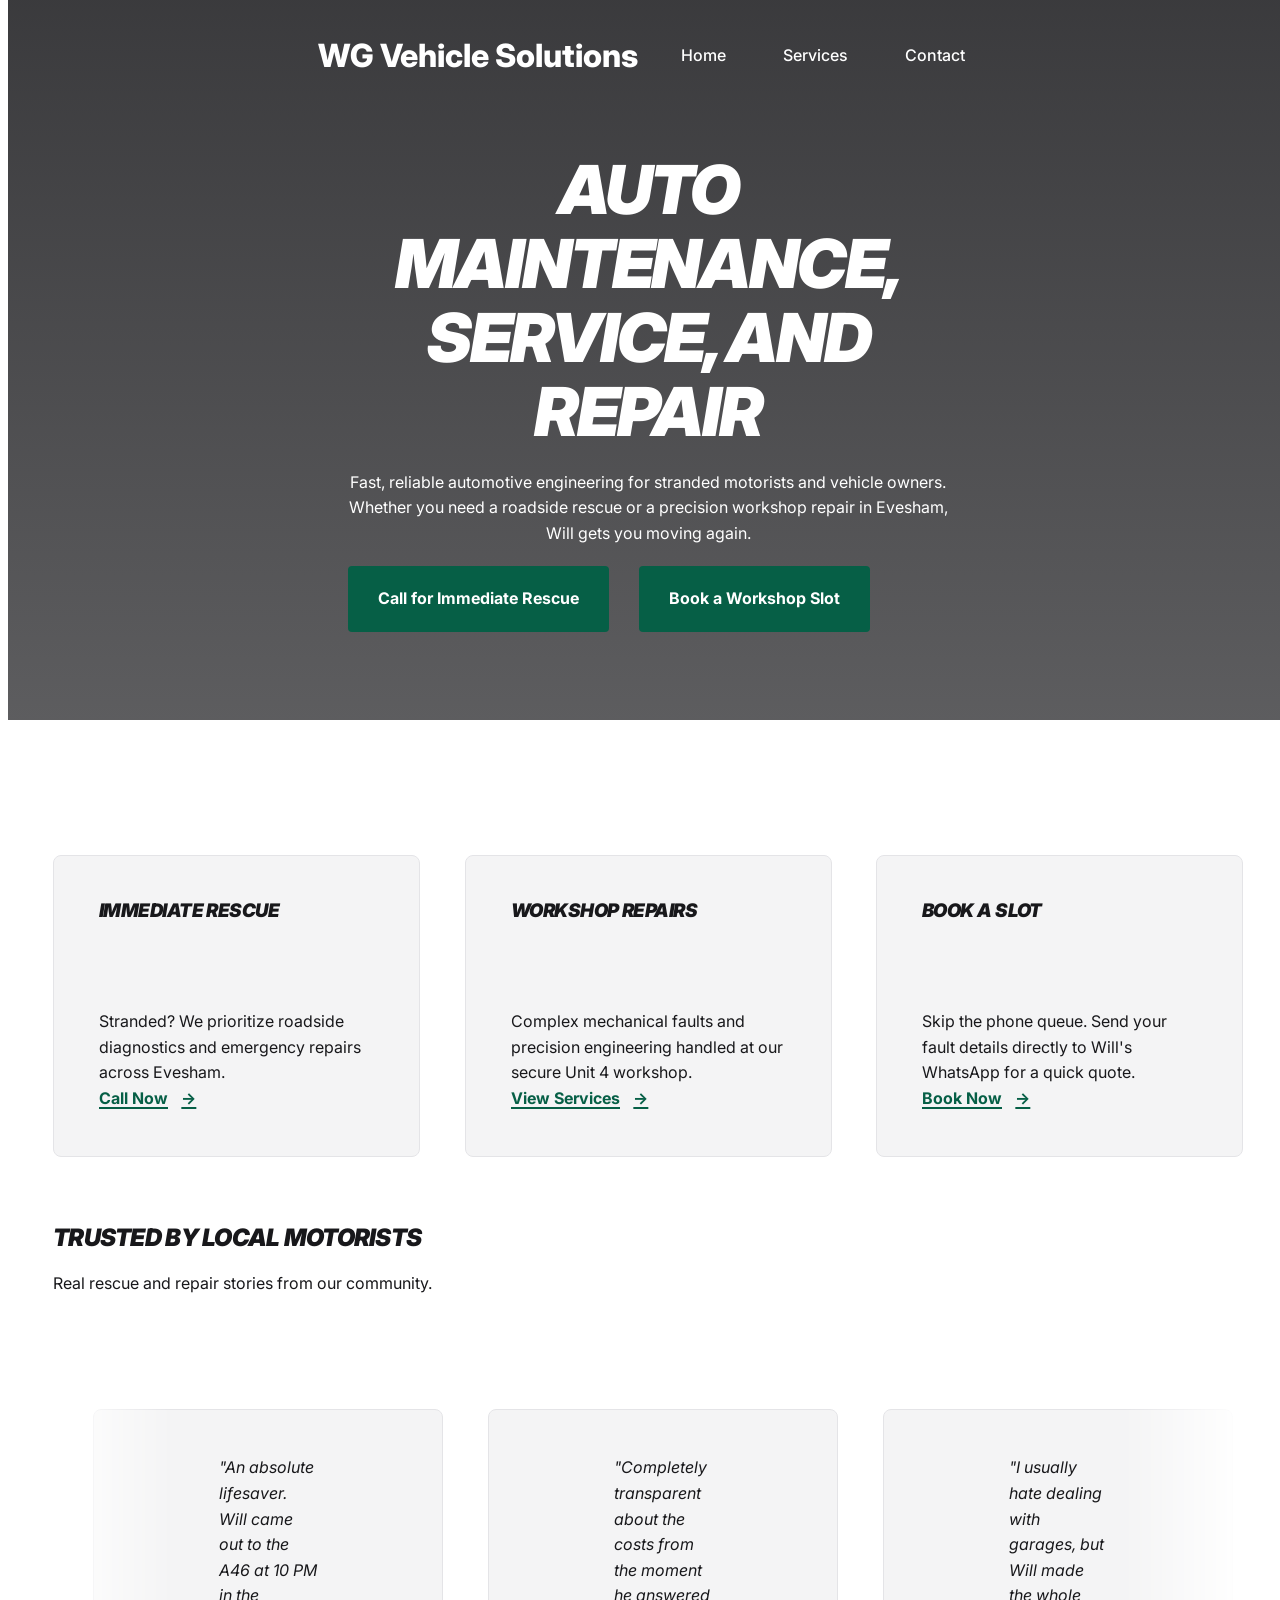
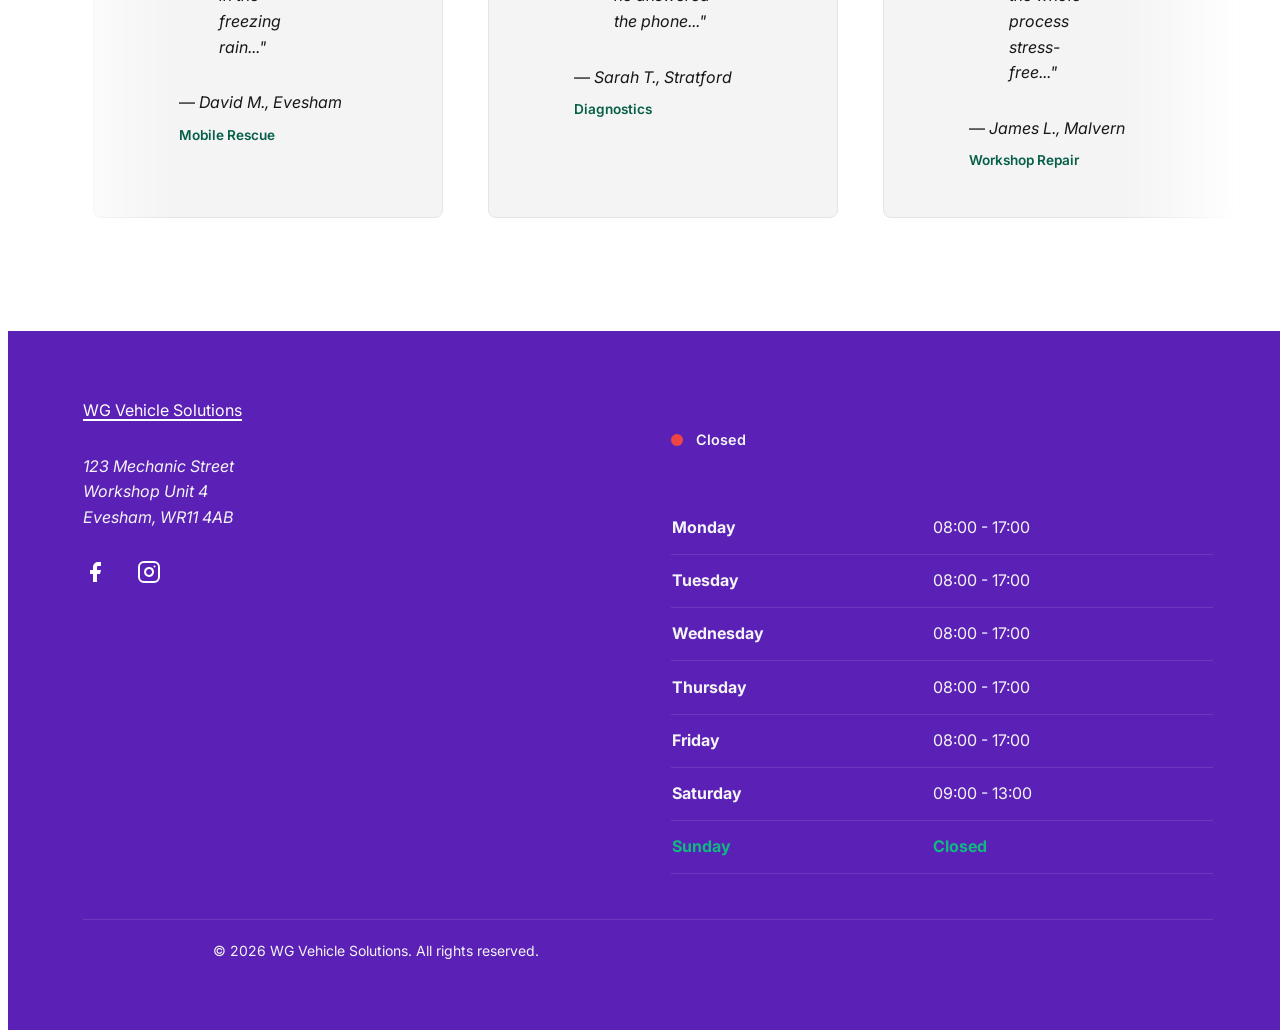
==== commit 60544e09: "layout(headers): refactored header logic with clamp to improve responsiveness on smaller devices" ====
--- a/index.html
+++ b/index.html
@@ -110,10 +110,7 @@
               <a href="tel:+447123456789" class="cta-button primary">
                 Call for Immediate Rescue
               </a>
-              <a
-                href="contact.html"
-                class="cta-button secondary u-border-light u-text-light"
-              >
+              <a href="contact.html" class="cta-button primary">
                 Book a Workshop Slot
               </a>
             </l-cluster>
@@ -295,63 +292,53 @@
               Evesham, WR11 4AB
             </address>
 
-            <ul class="social-links" aria-label="Social Media">
-              <li>
-                <a
-                  href="#"
-                  aria-label="Facebook"
-                  rel="noopener noreferrer"
-                  target="_blank"
-                >
-                  <svg
-                    width="24"
-                    height="24"
-                    viewBox="0 0 24 24"
-                    fill="currentColor"
-                    aria-hidden="true"
-                    focusable="false"
-                  >
-                    <path
-                      d="M18 2h-3a5 5 0 0 0-5 5v3H7v4h3v8h4v-8h3l1-4h-4V7a1 1 0 0 1 1-1h3z"
-                    ></path>
-                  </svg>
-                </a>
-              </li>
-              <li>
-                <a
-                  href="#"
-                  aria-label="Instagram"
-                  rel="noopener noreferrer"
-                  target="_blank"
-                >
-                  <svg
-                    width="24"
-                    height="24"
-                    viewBox="0 0 24 24"
-                    fill="none"
-                    stroke="currentColor"
-                    stroke-width="2"
-                    stroke-linecap="round"
-                    stroke-linejoin="round"
-                    aria-hidden="true"
-                    focusable="false"
-                  >
-                    <rect
-                      x="2"
-                      y="2"
-                      width="20"
-                      height="20"
-                      rx="5"
-                      ry="5"
-                    ></rect>
-                    <path
-                      d="M16 11.37A4 4 0 1 1 12.63 8 4 4 0 0 1 16 11.37z"
-                    ></path>
-                    <line x1="17.5" y1="6.5" x2="17.51" y2="6.5"></line>
-                  </svg>
-                </a>
-              </li>
-            </ul>
+            <l-cluster class="social-links" aria-label="Social Media">
+              <a
+                href="#"
+                aria-label="Facebook"
+                rel="noopener noreferrer"
+                target="_blank"
+              >
+                <svg
+                  width="24"
+                  height="24"
+                  viewBox="0 0 24 24"
+                  fill="currentColor"
+                  aria-hidden="true"
+                  focusable="false"
+                >
+                  <path
+                    d="M18 2h-3a5 5 0 0 0-5 5v3H7v4h3v8h4v-8h3l1-4h-4V7a1 1 0 0 1 1-1h3z"
+                  ></path>
+                </svg>
+              </a>
+
+              <a
+                href="#"
+                aria-label="Instagram"
+                rel="noopener noreferrer"
+                target="_blank"
+              >
+                <svg
+                  width="24"
+                  height="24"
+                  viewBox="0 0 24 24"
+                  fill="none"
+                  stroke="currentColor"
+                  stroke-width="2"
+                  stroke-linecap="round"
+                  stroke-linejoin="round"
+                  aria-hidden="true"
+                  focusable="false"
+                >
+                  <rect x="2" y="2" width="20" height="20" rx="5" ry="5"></rect>
+                  <path
+                    d="M16 11.37A4 4 0 1 1 12.63 8 4 4 0 0 1 16 11.37z"
+                  ></path>
+                  <line x1="17.5" y1="6.5" x2="17.51" y2="6.5"></line>
+                </svg>
+              </a>
+            </l-cluster>
           </l-stack>
 
           <l-stack class="footer-hours">
--- a/assets/css/03-organisms.css
+++ b/assets/css/03-organisms.css
@@ -1,59 +1,6 @@
 /* ==========================================================================
    03-ORGANISMS: NAVBAR, CARDS & FOOTER
    ========================================================================== */
-
-/* Navigation */
-.c-navbar {
-  /* 1. Define Local Component Tokens (Defaults) */
-  --nav-bg: var(--color-surface-base);
-  --nav-border: var(--color-border-subtle);
-  --nav-text: var(--color-text-base);
-  --nav-link: var(--color-text-muted);
-  --nav-toggle: var(--color-text-base);
-
-  --navbar-threshold: 45rem;
-  --navbar-padding: var(--s1) var(--s2);
-
-  /* 2. Apply Local Tokens */
-  padding: var(--navbar-padding);
-  background-color: var(--nav-bg);
-  border-bottom: 1px solid var(--nav-border);
-  position: relative;
-  z-index: 50;
-}
-
-/* --- THE INTRINSIC OVERRIDE --- */
-/* When navbar sits inside the hero cover, it automatically inverts its tokens */
-.c-hero-cover .c-navbar {
-  --nav-bg: transparent;
-  --nav-border: transparent;
-  --nav-text: var(--color-surface-base);
-  --nav-link: var(--color-surface-base);
-  --nav-toggle: var(--color-surface-base);
-}
-
-.c-navbar__brand {
-  font-weight: 800;
-  font-size: var(--s1);
-  color: var(--nav-text); /* Uses local token */
-  text-decoration: none;
-  letter-spacing: -0.02em;
-}
-
-.c-navbar__link {
-  color: var(--nav-link); /* Uses local token */
-  text-decoration: none;
-  font-weight: 500;
-  font-size: var(--s0);
-  padding: var(--s-2) var(--s-1);
-  border-radius: 4px;
-  background: transparent;
-  border: none;
-  cursor: pointer;
-  transition:
-    color 0.2s ease,
-    background-color 0.2s ease;
-}
 
 /* --- Global Site Header (The Default Component) --- */
 .c-site-header {
@@ -100,8 +47,14 @@
 
 /* Tighten the heading logic */
 .hero-heading {
-  font-size: var(--s3);
+  /* Min: 2rem (small mobile)
+     Preferred: 10vw (scales with viewport)
+     Max: var(--s3) (harmonic limit)
+  */
+  font-size: clamp(2rem, 10vw, var(--s3));
   line-height: 1.1;
+  word-break: break-word;
+  overflow-wrap: break-word;
 }
 
 /* --- Navigation --- */
@@ -138,35 +91,63 @@
 .c-site-header .c-navbar__link:focus {
   background-color: rgba(255, 255, 255, 0.1);
 }
-
-@media (max-width: 44.99rem) {
-  /* ... keep your existing mobile menu CSS ... */
-
+.c-navbar__brand {
+  font-weight: 800;
+  font-size: clamp(2rem, 10vw, var(--s1));
+  color: var(--nav-text);
+  text-decoration: none;
+}
+
+.c-navbar__link {
+  color: var(--nav-link);
+  padding: var(--s-2) var(--s-1);
+  text-decoration: none;
+  font-weight: 500;
+}
+
+/* Mobile Toggler Logic */
+@media (max-width: 53rem) {
+  /* 1. Hide the menu by default and force it to its own row when open */
+  .c-navbar__menu {
+    display: none;
+    flex-basis: 100%;
+    padding-block-start: var(--s1);
+  }
+
+  .c-navbar__menu.is-open {
+    display: block;
+    animation: fadeIn 0.2s ease-out;
+  }
+
+  /* 2. Stack the links vertically on mobile */
+  .c-navbar__menu l-cluster {
+    flex-direction: column;
+    align-items: flex-start;
+  }
+
+  /* 3. Strip the ugly browser defaults off the button */
   .c-navbar__toggle {
     display: inline-flex;
-    /* ... */
-    color: var(--nav-toggle); /* Uses local token */
-  }
-}
-@media (min-width: 45rem) {
+    align-items: center;
+    justify-content: center;
+
+    -webkit-appearance: none;
+    appearance: none;
+    background-color: transparent !important;
+    border: none;
+
+    color: var(--nav-toggle);
+    cursor: pointer;
+    padding: var(--s-2);
+  }
+}
+
+/* REQUIRED: Hides toggle on desktop */
+@media (min-width: 53.1rem) {
   .c-navbar__toggle {
     display: none;
   }
-  .c-navbar__menu {
-    display: block !important;
-  }
-}
-@keyframes fadeIn {
-  from {
-    opacity: 0;
-    transform: translateY(-5px);
-  }
-  to {
-    opacity: 1;
-    transform: translateY(0);
-  }
-}
-
+}
 /* Cards (Services & Snapshots) */
 .routing-card,
 .service-card {
--- a/assets/css/05-utilities.css
+++ b/assets/css/05-utilities.css
@@ -51,23 +51,3 @@
   justify-content: center !important;
   align-items: center !important;
 }
-
-/* --- Background Utilities --- */
-.u-bg-transparent {
-  background-color: transparent !important;
-  border-bottom: none !important;
-}
-
-/* --- Color Utilities --- */
-.u-text-light {
-  color: var(--color-surface-base) !important;
-}
-
-.u-border-light {
-  border-color: var(--color-surface-base) !important;
-}
-
-.u-border-light:hover {
-  background-color: var(--color-surface-base) !important;
-  color: var(--color-text-base) !important;
-}
